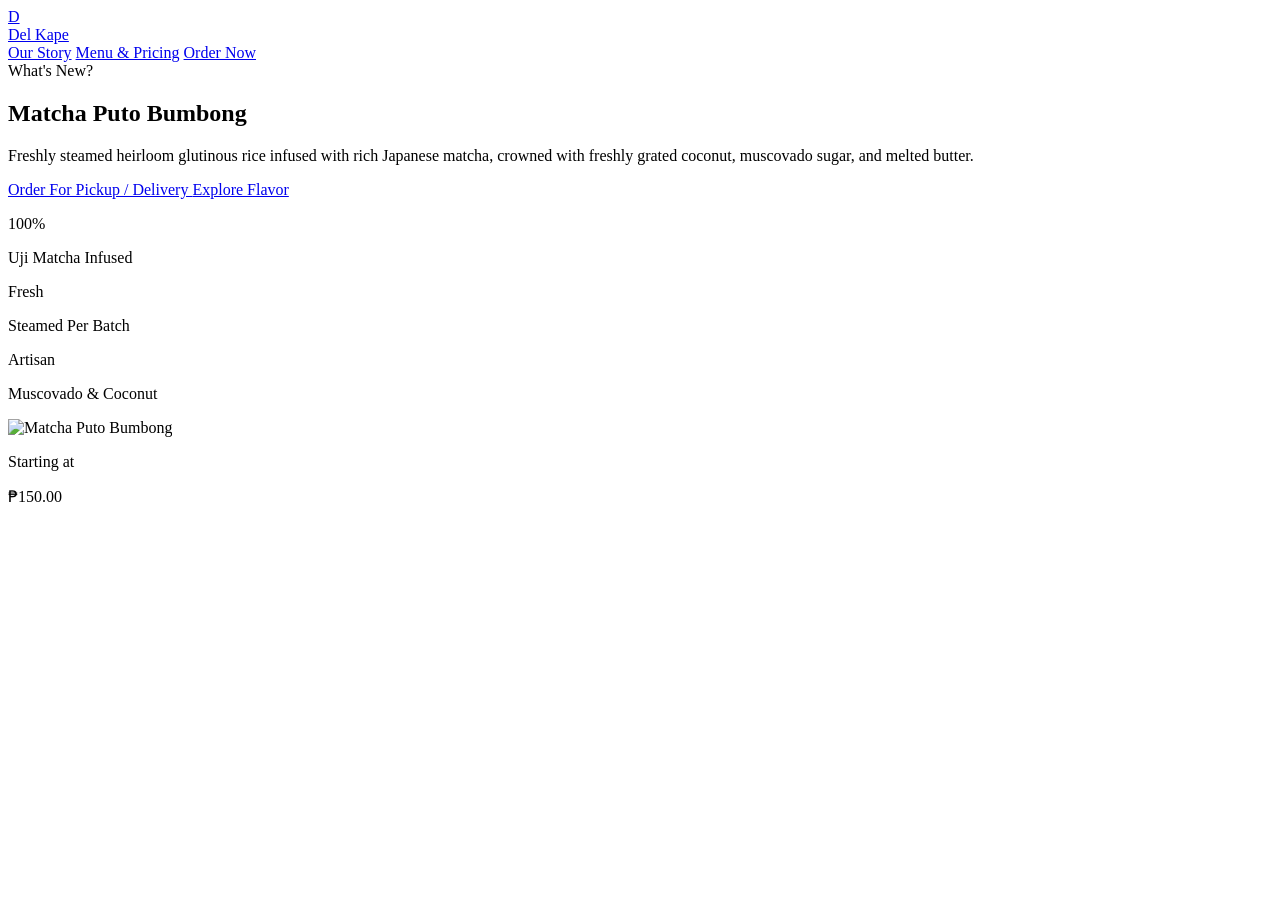
==== index.html @ d0636ff3 "Create index.html" ====
<!DOCTYPE html>
<html>
<head>

    <title>Del Kape</title>
    
    <link rel="preconnect" href="https://fonts.googleapis.com">
    <link rel="preconnect" href="https://fonts.gstatic.com" crossorigin>
    <link href="https://fonts.googleapis.com/css2?family=Plus+Jakarta+Sans:wght@400;500;600;700&family=Playfair+Display:ital,wght@0,600;0,700;1,600&display=swap" rel="stylesheet">
    

    <script src="https://cdn.tailwindcss.com"></script>
    <script>
        tailwind.config = {
            theme: {
                extend: {
                    colors: {
                        matcha: {
                            50: '#f4f7f2',
                            100: '#e5ecdf',
                            200: '#cedcc2',
                            500: '#5c7a42',
                            600: '#486333',
                            700: '#384d28',
                            900: '#202d17',
                        },
                        muscovado: {
                            100: '#f9f3eb',
                            500: '#8b5a2b',
                            700: '#5a3818',
                        }
                    },
                    fontFamily: {
                        serif: ['"Playfair Display"', 'serif'],
                        sans: ['"Plus Jakarta Sans"', 'sans-serif'],
                    }
                }
            }
        }
    </script>
</head>
<body class="bg-[#FAF8F5] text-stone-800 font-sans antialiased selection:bg-matcha-200">

    <!-- NAVBAR -->
    <nav class="sticky top-0 z-50 bg-[#FAF8F5]/90 backdrop-blur-md border-b border-matcha-100">
        <div class="max-w-6xl mx-auto px-6 h-20 flex items-center justify-between">
            

            <a href="#" class="flex items-center gap-3">

                <div class="w-10 h-10 rounded-full bg-matcha-600 flex items-center justify-center text-white font-serif font-bold text-xl shadow-md">

                    D
                </div>
                <span class="font-serif text-2xl font-bold tracking-tight text-matcha-900">Del Kape</span>
            </a>

  
            <div class="flex items-center gap-6">
                <a href="#about" class="hidden md:inline-block text-sm font-semibold text-stone-600 hover:text-matcha-600 transition">Our Story</a>
                <a href="#menu" class="hidden md:inline-block text-sm font-semibold text-stone-600 hover:text-matcha-600 transition">Menu & Pricing</a>
                <a href="#order" class="px-5 py-2.5 rounded-full bg-matcha-600 text-white font-semibold text-sm hover:bg-matcha-700 transition shadow-sm hover:shadow">
                    Order Now
                </a>
            </div>
        </div>
    </nav>


    <section class="max-w-6xl mx-auto px-6 pt-12 pb-24 md:pt-20 md:pb-32">
        <div class="grid grid-cols-1 lg:grid-cols-12 gap-12 items-center">
            
 
            <div class="lg:col-span-7 space-y-6 text-center lg:text-left">
                <span class="inline-flex items-center gap-2 px-3.5 py-1.5 rounded-full bg-matcha-100 text-matcha-800 text-xs font-semibold tracking-wider uppercase">
                    What's New?
                </span>
                
                <h1 class="font-serif text-4xl sm:text-5xl lg:text-6xl font-bold text-matcha-900 leading-[1.15]">
                    Matcha Puto<span class="italic text-matcha-600"> Bumbong</span>
                </h1>
                
                <p class="text-stone-600 text-lg md:text-xl max-w-xl mx-auto lg:mx-0 font-normal leading-relaxed">
                    Freshly steamed heirloom glutinous rice infused with rich Japanese matcha, crowned with freshly grated coconut, muscovado sugar, and melted butter.
                </p>

                <div class="pt-2 flex flex-col sm:flex-row items-center justify-center lg:justify-start gap-4">

                    <a href="#order" class="w-full sm:w-auto px-8 py-3.5 rounded-full bg-matcha-600 text-white font-semibold text-base hover:bg-matcha-700 transition shadow-lg shadow-matcha-600/20 text-center">
                        Order For Pickup / Delivery
                    </a>
                    <a href="#about" class="w-full sm:w-auto px-8 py-3.5 rounded-full border border-stone-300 text-stone-700 font-semibold text-base hover:border-matcha-600 hover:text-matcha-600 transition text-center">
                        Explore Flavor
                    </a>
                </div>

                <div class="pt-8 border-t border-matcha-100 grid grid-cols-3 gap-4 text-center lg:text-left">
                    <div>
                        <p class="font-bold text-matcha-900 text-base md:text-lg">100%</p>
                        <p class="text-xs text-stone-500 font-medium">Uji Matcha Infused</p>
                    </div>
                    <div>
                        <p class="font-bold text-matcha-900 text-base md:text-lg">Fresh</p>
                        <p class="text-xs text-stone-500 font-medium">Steamed Per Batch</p>
                    </div>
                    <div>
                        <p class="font-bold text-matcha-900 text-base md:text-lg">Artisan</p>
                        <p class="text-xs text-stone-500 font-medium">Muscovado & Coconut</p>
                    </div>
                </div>
            </div>

 
            <div class="lg:col-span-5 relative">
                <div class="relative mx-auto max-w-sm lg:max-w-none">

                    <div class="absolute -inset-4 bg-matcha-200/50 rounded-3xl blur-2xl -z-10"></div>
                    
                    <div class="overflow-hidden rounded-3xl bg-stone-100 border border-stone-200/80 shadow-2xl">
                    
                        <img 
                            src="https://uploads.onecompiler.io/452wk8cr8/1792738777792/Your%20paragraph%20text.png" 
                            alt="Matcha Puto Bumbong" 
                            class="w-full h-[450px] object-cover hover:scale-105 transition-transform duration-500 ease-out"
                        />
                    </div>

   
                    <div class="absolute -bottom-6 -left-6 bg-white py-3 px-5 rounded-2xl shadow-xl border border-stone-100 flex items-center gap-3">
                 
                        <div>
                            <p class="text-xs text-stone-400 font-medium uppercase tracking-wider">Starting at</p>
          
                            <p class="text-base font-bold text-matcha-900">₱150.00</p>
                        </div>
                    </div>
                </div>
            </div>

        </div>
    </section>

</body>
</html>
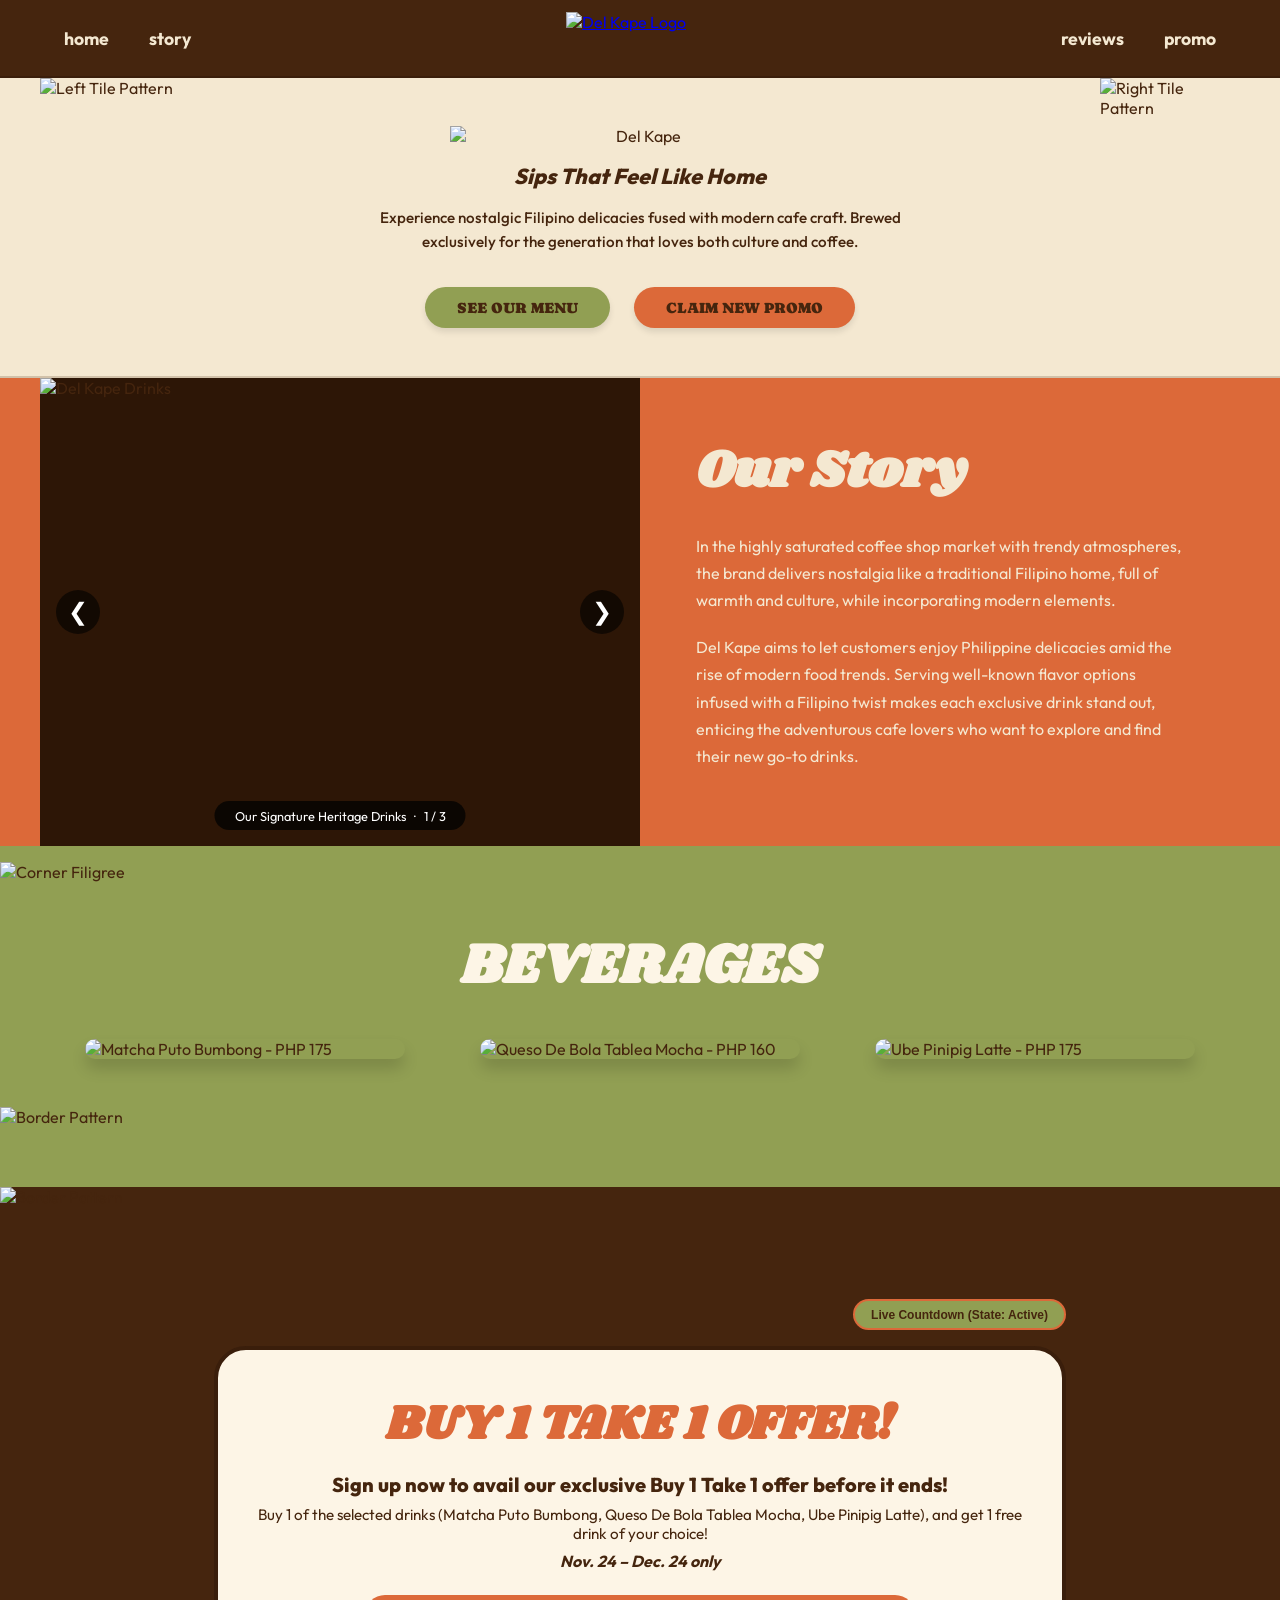
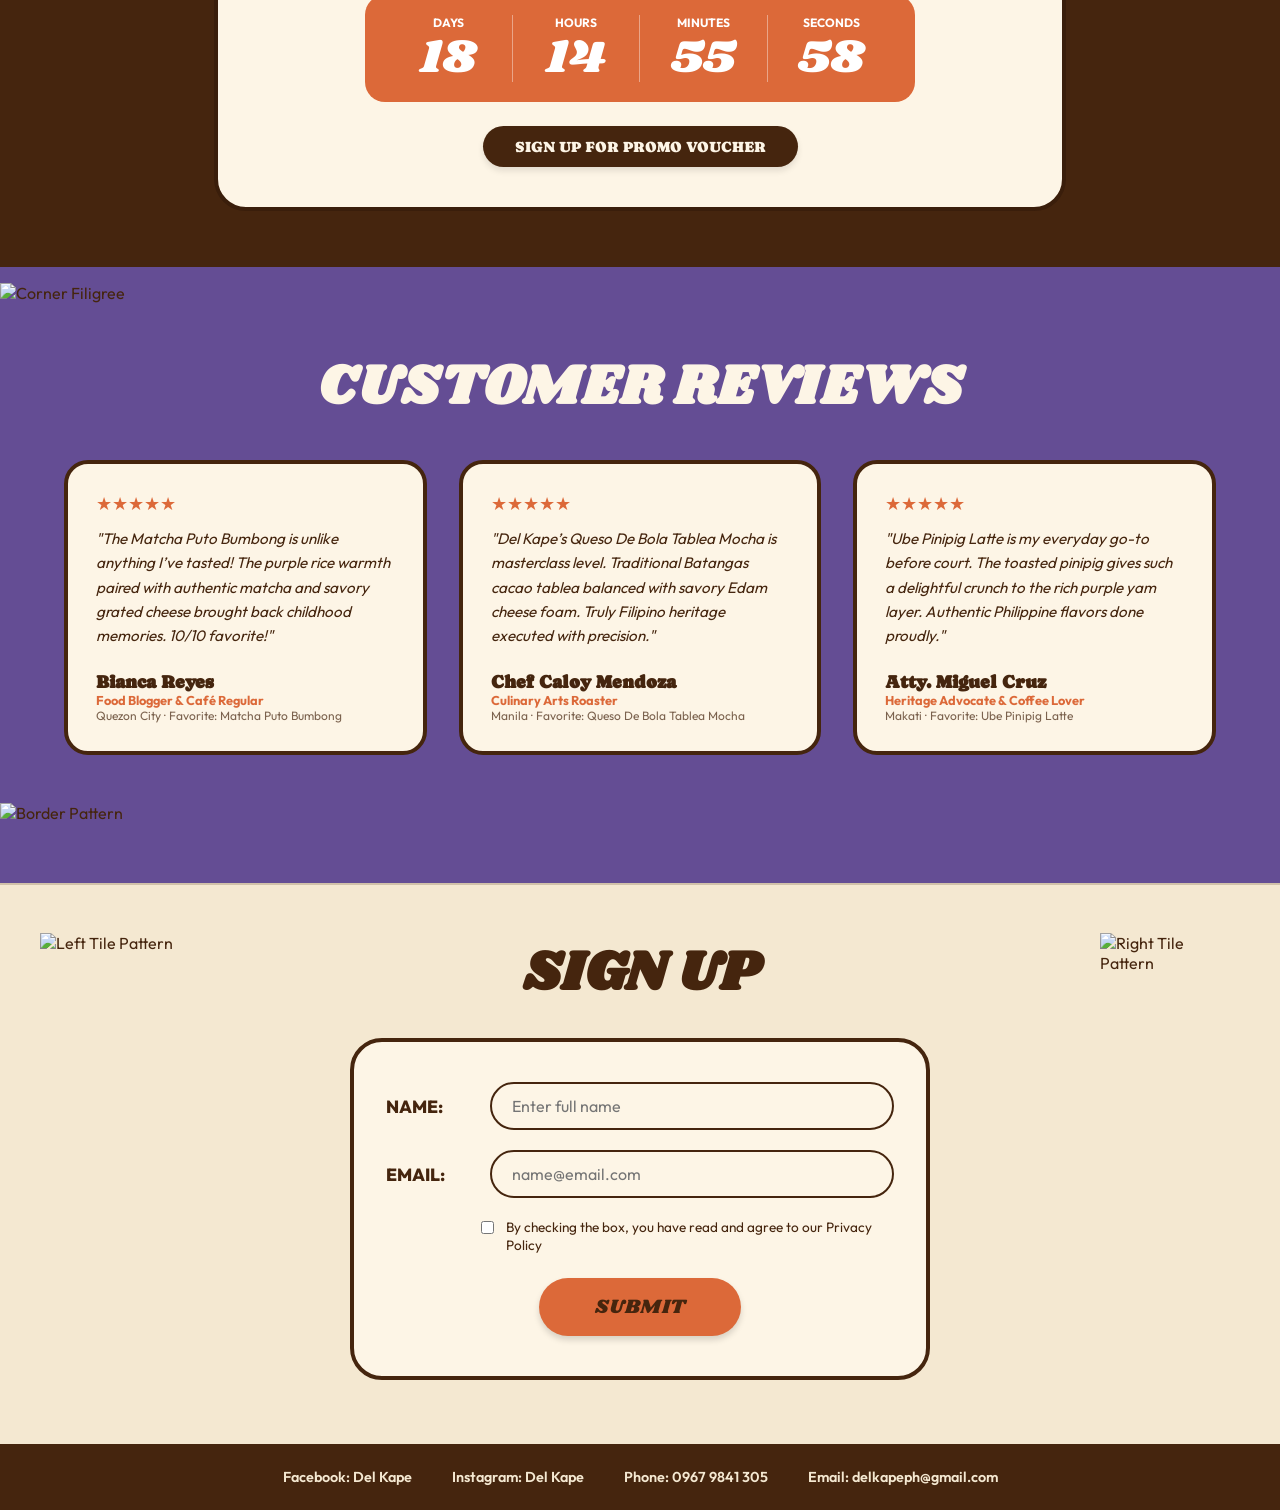
==== commit 0906a92d: "Add files via upload" ====
--- a/index.html
+++ b/index.html
@@ -1,144 +1,261 @@
 <!DOCTYPE html>
-<html>
+<html lang="en">
 <head>
-
-    <title>Del Kape</title>
-    
-    <link rel="preconnect" href="https://fonts.googleapis.com">
-    <link rel="preconnect" href="https://fonts.gstatic.com" crossorigin>
-    <link href="https://fonts.googleapis.com/css2?family=Plus+Jakarta+Sans:wght@400;500;600;700&family=Playfair+Display:ital,wght@0,600;0,700;1,600&display=swap" rel="stylesheet">
-    
-
-    <script src="https://cdn.tailwindcss.com"></script>
-    <script>
-        tailwind.config = {
-            theme: {
-                extend: {
-                    colors: {
-                        matcha: {
-                            50: '#f4f7f2',
-                            100: '#e5ecdf',
-                            200: '#cedcc2',
-                            500: '#5c7a42',
-                            600: '#486333',
-                            700: '#384d28',
-                            900: '#202d17',
-                        },
-                        muscovado: {
-                            100: '#f9f3eb',
-                            500: '#8b5a2b',
-                            700: '#5a3818',
-                        }
-                    },
-                    fontFamily: {
-                        serif: ['"Playfair Display"', 'serif'],
-                        sans: ['"Plus Jakarta Sans"', 'sans-serif'],
-                    }
-                }
-            }
-        }
-    </script>
+  <meta charset="UTF-8" />
+  <meta name="viewport" content="width=device-width, initial-scale=1.0" />
+  <title>Del Kape — Sips That Feel Like Home</title>
+  <link rel="stylesheet" href="style.css" />
 </head>
-<body class="bg-[#FAF8F5] text-stone-800 font-sans antialiased selection:bg-matcha-200">
-
-    <!-- NAVBAR -->
-    <nav class="sticky top-0 z-50 bg-[#FAF8F5]/90 backdrop-blur-md border-b border-matcha-100">
-        <div class="max-w-6xl mx-auto px-6 h-20 flex items-center justify-between">
-            
-
-            <a href="#" class="flex items-center gap-3">
-
-                <div class="w-10 h-10 rounded-full bg-matcha-600 flex items-center justify-center text-white font-serif font-bold text-xl shadow-md">
-
-                    D
-                </div>
-                <span class="font-serif text-2xl font-bold tracking-tight text-matcha-900">Del Kape</span>
-            </a>
-
-  
-            <div class="flex items-center gap-6">
-                <a href="#about" class="hidden md:inline-block text-sm font-semibold text-stone-600 hover:text-matcha-600 transition">Our Story</a>
-                <a href="#menu" class="hidden md:inline-block text-sm font-semibold text-stone-600 hover:text-matcha-600 transition">Menu & Pricing</a>
-                <a href="#order" class="px-5 py-2.5 rounded-full bg-matcha-600 text-white font-semibold text-sm hover:bg-matcha-700 transition shadow-sm hover:shadow">
-                    Order Now
-                </a>
-            </div>
+<body>
+
+  <!-- 1. NAVIGATION -->
+  <header>
+    <div class="nav-container">
+      <nav class="nav-links">
+        <a href="#home">home</a>
+        <a href="#story">story</a>
+      </nav>
+
+      <a href="#home" class="nav-logo">
+        <img src="assets/BIA100_WIREFRAME__10__e0939fc2.png" alt="Del Kape Logo" />
+      </a>
+
+      <nav class="nav-links">
+        <a href="#reviews">reviews</a>
+        <a href="#promo">promo</a>
+      </nav>
+    </div>
+  </header>
+
+  <main>
+    <!-- 2. HERO SECTION -->
+    <section id="home" class="hero-section">
+      <div class="hero-wrapper">
+        <img src="assets/BIA100_WIREFRAME_f2852e4c.png" alt="Left Tile Pattern" class="tile-border" />
+
+        <div class="hero-content">
+          <img src="assets/BIA100_WIREFRAME__2__a7926d58.png" alt="Del Kape" class="hero-logo-img" />
+          <h2 class="hero-subtitle">Sips That Feel Like Home</h2>
+          <p class="hero-text">
+            Experience nostalgic Filipino delicacies fused with modern cafe craft. Brewed exclusively for the generation that loves both culture and coffee.
+          </p>
+
+          <div class="hero-buttons">
+            <a href="#beverages" class="btn-pill btn-menu">SEE OUR MENU</a>
+            <a href="#promo" class="btn-pill btn-promo">CLAIM NEW PROMO</a>
+          </div>
         </div>
-    </nav>
-
-
-    <section class="max-w-6xl mx-auto px-6 pt-12 pb-24 md:pt-20 md:pb-32">
-        <div class="grid grid-cols-1 lg:grid-cols-12 gap-12 items-center">
-            
- 
-            <div class="lg:col-span-7 space-y-6 text-center lg:text-left">
-                <span class="inline-flex items-center gap-2 px-3.5 py-1.5 rounded-full bg-matcha-100 text-matcha-800 text-xs font-semibold tracking-wider uppercase">
-                    What's New?
-                </span>
-                
-                <h1 class="font-serif text-4xl sm:text-5xl lg:text-6xl font-bold text-matcha-900 leading-[1.15]">
-                    Matcha Puto<span class="italic text-matcha-600"> Bumbong</span>
-                </h1>
-                
-                <p class="text-stone-600 text-lg md:text-xl max-w-xl mx-auto lg:mx-0 font-normal leading-relaxed">
-                    Freshly steamed heirloom glutinous rice infused with rich Japanese matcha, crowned with freshly grated coconut, muscovado sugar, and melted butter.
-                </p>
-
-                <div class="pt-2 flex flex-col sm:flex-row items-center justify-center lg:justify-start gap-4">
-
-                    <a href="#order" class="w-full sm:w-auto px-8 py-3.5 rounded-full bg-matcha-600 text-white font-semibold text-base hover:bg-matcha-700 transition shadow-lg shadow-matcha-600/20 text-center">
-                        Order For Pickup / Delivery
-                    </a>
-                    <a href="#about" class="w-full sm:w-auto px-8 py-3.5 rounded-full border border-stone-300 text-stone-700 font-semibold text-base hover:border-matcha-600 hover:text-matcha-600 transition text-center">
-                        Explore Flavor
-                    </a>
-                </div>
-
-                <div class="pt-8 border-t border-matcha-100 grid grid-cols-3 gap-4 text-center lg:text-left">
-                    <div>
-                        <p class="font-bold text-matcha-900 text-base md:text-lg">100%</p>
-                        <p class="text-xs text-stone-500 font-medium">Uji Matcha Infused</p>
-                    </div>
-                    <div>
-                        <p class="font-bold text-matcha-900 text-base md:text-lg">Fresh</p>
-                        <p class="text-xs text-stone-500 font-medium">Steamed Per Batch</p>
-                    </div>
-                    <div>
-                        <p class="font-bold text-matcha-900 text-base md:text-lg">Artisan</p>
-                        <p class="text-xs text-stone-500 font-medium">Muscovado & Coconut</p>
-                    </div>
-                </div>
-            </div>
-
- 
-            <div class="lg:col-span-5 relative">
-                <div class="relative mx-auto max-w-sm lg:max-w-none">
-
-                    <div class="absolute -inset-4 bg-matcha-200/50 rounded-3xl blur-2xl -z-10"></div>
-                    
-                    <div class="overflow-hidden rounded-3xl bg-stone-100 border border-stone-200/80 shadow-2xl">
-                    
-                        <img 
-                            src="https://uploads.onecompiler.io/452wk8cr8/1792738777792/Your%20paragraph%20text.png" 
-                            alt="Matcha Puto Bumbong" 
-                            class="w-full h-[450px] object-cover hover:scale-105 transition-transform duration-500 ease-out"
-                        />
-                    </div>
-
-   
-                    <div class="absolute -bottom-6 -left-6 bg-white py-3 px-5 rounded-2xl shadow-xl border border-stone-100 flex items-center gap-3">
-                 
-                        <div>
-                            <p class="text-xs text-stone-400 font-medium uppercase tracking-wider">Starting at</p>
+
+        <img src="assets/BIA100_WIREFRAME__1__1df87495.png" alt="Right Tile Pattern" class="tile-border" />
+      </div>
+    </section>
+
+    <!-- 3. BRAND STORY & INTERACTIVE GALLERY -->
+    <section id="story" class="story-section">
+      <div class="story-grid">
+        <!-- Interactive Gallery -->
+        <figure class="gallery-container">
+          <img id="gallery-img" src="assets/DEL_KAPE_DESIGN__2__4687ddc2.png" alt="Del Kape Drinks" />
           
-                            <p class="text-base font-bold text-matcha-900">₱150.00</p>
-                        </div>
-                    </div>
-                </div>
-            </div>
-
+          <button type="button" class="gallery-btn gallery-btn-prev" onclick="prevImage()" aria-label="Previous Photo">&#10094;</button>
+          <button type="button" class="gallery-btn gallery-btn-next" onclick="nextImage()" aria-label="Next Photo">&#10095;</button>
+
+          <div class="gallery-caption-bar">
+            <span id="gallery-title">Our Signature Heritage Drinks</span>
+            <span>·</span>
+            <span id="gallery-counter">1 / 3</span>
+          </div>
+        </figure>
+
+        <!-- Brand Story Text -->
+        <article class="story-card">
+          <h2 class="story-title">Our Story</h2>
+          <p>
+            In the highly saturated coffee shop market with trendy atmospheres, the brand delivers nostalgia like a traditional Filipino home, full of warmth and culture, while incorporating modern elements.
+          </p>
+          <p>
+            Del Kape aims to let customers enjoy Philippine delicacies amid the rise of modern food trends. Serving well-known flavor options infused with a Filipino twist makes each exclusive drink stand out, enticing the adventurous cafe lovers who want to explore and find their new go-to drinks.
+          </p>
+        </article>
+      </div>
+    </section>
+
+    <!-- 4. BEVERAGES (3 PRICED PRODUCTS) -->
+    <section id="beverages" class="beverages-section">
+      <img src="assets/BIA100_WIREFRAME__3__6a4a93cc.png" alt="Corner Filigree" class="corner-filigree-banner" />
+      <h2 class="beverages-title">BEVERAGES</h2>
+
+      <div class="cards-grid">
+        <article class="drink-card">
+          <img src="assets/BIA100_WIREFRAME__7__6d674b4b.png" alt="Matcha Puto Bumbong - PHP 175" />
+        </article>
+
+        <article class="drink-card">
+          <img src="assets/BIA100_WIREFRAME__8__a2205493.png" alt="Queso De Bola Tablea Mocha - PHP 160" />
+        </article>
+
+        <article class="drink-card">
+          <img src="assets/BIA100_WIREFRAME__9__5eb9ef88.png" alt="Ube Pinipig Latte - PHP 175" />
+        </article>
+      </div>
+
+      <img src="assets/BIA100_WIREFRAME__4__e6026abe.png" alt="Border Pattern" class="horizontal-pattern-border" />
+    </section>
+
+    <!-- 5. BUY 1 TAKE 1 PROMOTION & COUNTDOWN -->
+    <section id="promo" class="promo-section">
+      <img src="assets/BIA100_WIREFRAME__4__e6026abe.png" alt="Border Pattern" class="horizontal-pattern-border" style="margin-bottom: 2rem;" />
+
+      <div class="promo-wrapper">
+        <div class="countdown-control-bar">
+          <button type="button" id="countdown-toggle-btn" class="btn-toggle-state" onclick="toggleCountdownState()">
+            Live Countdown (State: Active)
+          </button>
         </div>
-    </section>
-
+
+        <article class="promo-card">
+          <h2 class="promo-title">BUY 1 TAKE 1 OFFER!</h2>
+          <h3 class="promo-subhead">Sign up now to avail our exclusive Buy 1 Take 1 offer before it ends!</h3>
+          <p class="promo-desc">
+            Buy 1 of the selected drinks (Matcha Puto Bumbong, Queso De Bola Tablea Mocha, Ube Pinipig Latte), and get 1 free drink of your choice!
+          </p>
+          <p class="promo-dates">Nov. 24 – Dec. 24 only</p>
+
+          <!-- Expired Notice -->
+          <div id="expired-box" class="expired-box">
+            <strong>OFFER EXPIRED:</strong> The Buy 1 Take 1 promo ended on December 24, 2026. Please check our menu for regular pricing.
+          </div>
+
+          <!-- Countdown Box -->
+          <div id="timer-box" class="countdown-box">
+            <div class="countdown-col">
+              <span class="countdown-label">DAYS</span>
+              <span id="timer-days" class="countdown-val">29</span>
+            </div>
+            <div class="countdown-col">
+              <span class="countdown-label">HOURS</span>
+              <span id="timer-hours" class="countdown-val">23</span>
+            </div>
+            <div class="countdown-col">
+              <span class="countdown-label">MINUTES</span>
+              <span id="timer-minutes" class="countdown-val">59</span>
+            </div>
+            <div class="countdown-col">
+              <span class="countdown-label">SECONDS</span>
+              <span id="timer-seconds" class="countdown-val">59</span>
+            </div>
+          </div>
+
+          <a href="#signup" class="btn-pill" style="background-color: var(--color-dark-brown); color: #FDF5E6; display: inline-block;">
+            SIGN UP FOR PROMO VOUCHER
+          </a>
+        </article>
+      </div>
+    </section>
+
+    <!-- 6. CUSTOMER REVIEWS (3 LABELED FICTIONAL TESTIMONIALS) -->
+    <section id="reviews" class="reviews-section">
+      <img src="assets/BIA100_WIREFRAME__3__6a4a93cc.png" alt="Corner Filigree" class="corner-filigree-banner" />
+      <h2 class="reviews-title">CUSTOMER REVIEWS</h2>
+
+      <div class="cards-grid">
+        <article class="review-card">
+          <div>
+            <div class="review-stars">★★★★★</div>
+            <p class="review-text">
+              "The Matcha Puto Bumbong is unlike anything I’ve tasted! The purple rice warmth paired with authentic matcha and savory grated cheese brought back childhood memories. 10/10 favorite!"
+            </p>
+          </div>
+          <div>
+            <h4 class="reviewer-name">Bianca Reyes</h4>
+            <p class="reviewer-role">Food Blogger & Café Regular</p>
+            <p class="reviewer-loc">Quezon City · Favorite: Matcha Puto Bumbong</p>
+          </div>
+        </article>
+
+        <article class="review-card">
+          <div>
+            <div class="review-stars">★★★★★</div>
+            <p class="review-text">
+              "Del Kape’s Queso De Bola Tablea Mocha is masterclass level. Traditional Batangas cacao tablea balanced with savory Edam cheese foam. Truly Filipino heritage executed with precision."
+            </p>
+          </div>
+          <div>
+            <h4 class="reviewer-name">Chef Caloy Mendoza</h4>
+            <p class="reviewer-role">Culinary Arts Roaster</p>
+            <p class="reviewer-loc">Manila · Favorite: Queso De Bola Tablea Mocha</p>
+          </div>
+        </article>
+
+        <article class="review-card">
+          <div>
+            <div class="review-stars">★★★★★</div>
+            <p class="review-text">
+              "Ube Pinipig Latte is my everyday go-to before court. The toasted pinipig gives such a delightful crunch to the rich purple yam layer. Authentic Philippine flavors done proudly."
+            </p>
+          </div>
+          <div>
+            <h4 class="reviewer-name">Atty. Miguel Cruz</h4>
+            <p class="reviewer-role">Heritage Advocate & Coffee Lover</p>
+            <p class="reviewer-loc">Makati · Favorite: Ube Pinipig Latte</p>
+          </div>
+        </article>
+      </div>
+
+      <img src="assets/BIA100_WIREFRAME__6__9b605dd2.png" alt="Border Pattern" class="horizontal-pattern-border" />
+    </section>
+
+    <!-- 7. SIGN UP LEAD FORM -->
+    <section id="signup" class="signup-section">
+      <div class="signup-wrapper">
+        <img src="assets/BIA100_WIREFRAME_f2852e4c.png" alt="Left Tile Pattern" class="tile-border" />
+
+        <div class="signup-content">
+          <h2 class="signup-title">SIGN UP</h2>
+
+          <div class="signup-card">
+            <!-- Dynamic Feedback Alert -->
+            <div id="form-feedback" class="feedback-box"></div>
+
+            <form id="signup-form" onsubmit="handleFormSubmit(event)">
+              <div class="form-group">
+                <label for="user-name" class="form-label">NAME:</label>
+                <input type="text" id="user-name" class="form-input" placeholder="Enter full name" />
+              </div>
+
+              <div class="form-group">
+                <label for="user-email" class="form-label">EMAIL:</label>
+                <input type="email" id="user-email" class="form-input" placeholder="name@email.com" />
+              </div>
+
+              <div class="consent-group">
+                <input type="checkbox" id="user-consent" style="margin-top: 3px;" />
+                <label for="user-consent">
+                  By checking the box, you have read and agree to our Privacy Policy
+                </label>
+              </div>
+
+              <button type="submit" class="btn-submit">SUBMIT</button>
+            </form>
+          </div>
+        </div>
+
+        <img src="assets/BIA100_WIREFRAME__1__1df87495.png" alt="Right Tile Pattern" class="tile-border" />
+      </div>
+    </section>
+  </main>
+
+  <!-- 8. FOOTER CONTACTS -->
+  <footer>
+    <address class="footer-contacts" style="font-style: normal;">
+      <span>Facebook: Del Kape</span>
+      <span>Instagram: Del Kape</span>
+      <span>Phone: 0967 9841 305</span>
+      <span>Email: delkapeph@gmail.com</span>
+    </address>
+  </footer>
+
+  <!-- Connect Basic JavaScript ("Java") Script -->
+  <script src="script.js"></script>
 </body>
 </html>
--- a/style.css
+++ b/style.css
@@ -0,0 +1,602 @@
+/* ===================================================
+   DEL KAPE — CSS Stylesheet
+   Fonts, Colors, Layout & Responsive Styles
+   =================================================== */
+
+@import url('https://fonts.googleapis.com/css2?family=Caprasimo&family=Shrikhand&family=Outfit:wght@400;500;600;700;800&family=Space+Mono:wght@700&display=swap');
+
+:root {
+  --color-cream: #F4E8D1;
+  --color-card-cream: #FDF5E6;
+  --color-dark-brown: #45250E;
+  --color-olive: #919F53;
+  --color-terracotta: #DC6939;
+  --color-purple: #644D94;
+}
+
+* {
+  box-sizing: border-box;
+  margin: 0;
+  padding: 0;
+}
+
+html {
+  scroll-behavior: smooth;
+  font-family: 'Outfit', sans-serif;
+  background-color: var(--color-cream);
+  color: var(--color-dark-brown);
+}
+
+body {
+  overflow-x: hidden;
+  background-color: var(--color-cream);
+}
+
+/* Typography */
+.font-retro {
+  font-family: 'Shrikhand', 'Caprasimo', cursive, serif;
+}
+
+.font-retro-bold {
+  font-family: 'Caprasimo', cursive, serif;
+}
+
+/* Navigation */
+header {
+  position: sticky;
+  top: 0;
+  z-index: 50;
+  background-color: var(--color-dark-brown);
+  border-bottom: 2px solid #3A1E0B;
+}
+
+.nav-container {
+  max-width: 1200px;
+  margin: 0 auto;
+  padding: 0.75rem 1.5rem;
+  display: flex;
+  align-items: center;
+  justify-content: space-between;
+}
+
+.nav-links {
+  display: flex;
+  gap: 2.5rem;
+}
+
+.nav-links a {
+  color: #F4E8D1;
+  text-decoration: none;
+  font-weight: 700;
+  text-transform: lowercase;
+  font-size: 1.1rem;
+  transition: color 0.2s;
+}
+
+.nav-links a:hover {
+  color: var(--color-terracotta);
+}
+
+.nav-logo img {
+  height: 52px;
+  display: block;
+}
+
+/* Hero Section */
+.hero-section {
+  background-color: var(--color-cream);
+  border-bottom: 2px solid rgba(69, 37, 14, 0.2);
+}
+
+.hero-wrapper {
+  max-width: 1200px;
+  margin: 0 auto;
+  display: flex;
+  align-items: stretch;
+  justify-content: space-between;
+}
+
+.tile-border {
+  width: 140px;
+  flex-shrink: 0;
+  object-fit: cover;
+}
+
+.hero-content {
+  flex: 1;
+  padding: 3rem 1.5rem;
+  text-align: center;
+  display: flex;
+  flex-direction: column;
+  align-items: center;
+  justify-content: center;
+}
+
+.hero-logo-img {
+  max-width: 380px;
+  width: 100%;
+  margin-bottom: 1rem;
+}
+
+.hero-subtitle {
+  font-style: italic;
+  font-weight: 800;
+  font-size: 1.35rem;
+  margin-bottom: 1rem;
+}
+
+.hero-text {
+  max-width: 540px;
+  font-size: 0.95rem;
+  line-height: 1.6;
+  margin-bottom: 2rem;
+  font-weight: 500;
+}
+
+.hero-buttons {
+  display: flex;
+  gap: 1.5rem;
+  flex-wrap: wrap;
+  justify-content: center;
+}
+
+.btn-pill {
+  padding: 0.75rem 2rem;
+  border-radius: 9999px;
+  font-family: 'Caprasimo', cursive;
+  text-transform: uppercase;
+  font-size: 0.95rem;
+  text-decoration: none;
+  color: var(--color-dark-brown);
+  cursor: pointer;
+  border: none;
+  transition: transform 0.2s, background-color 0.2s;
+  box-shadow: 0 4px 6px rgba(0,0,0,0.1);
+}
+
+.btn-pill:hover {
+  transform: scale(1.05);
+}
+
+.btn-menu {
+  background-color: var(--color-olive);
+}
+
+.btn-promo {
+  background-color: var(--color-terracotta);
+}
+
+/* Our Story & Interactive Gallery */
+.story-section {
+  background-color: var(--color-terracotta);
+}
+
+.story-grid {
+  max-width: 1200px;
+  margin: 0 auto;
+  display: grid;
+  grid-template-columns: 1fr 1fr;
+}
+
+.gallery-container {
+  position: relative;
+  min-height: 440px;
+  background-color: #2D1606;
+  overflow: hidden;
+  margin: 0;
+}
+
+.gallery-container img {
+  width: 100%;
+  height: 100%;
+  object-fit: cover;
+}
+
+.gallery-btn {
+  position: absolute;
+  top: 50%;
+  transform: translateY(-50%);
+  background-color: rgba(0, 0, 0, 0.6);
+  color: white;
+  border: none;
+  font-size: 1.5rem;
+  width: 44px;
+  height: 44px;
+  border-radius: 50%;
+  cursor: pointer;
+  display: flex;
+  align-items: center;
+  justify-content: center;
+}
+
+.gallery-btn:hover {
+  background-color: var(--color-terracotta);
+}
+
+.gallery-btn-prev { left: 1rem; }
+.gallery-btn-next { right: 1rem; }
+
+.gallery-caption-bar {
+  position: absolute;
+  bottom: 1rem;
+  left: 50%;
+  transform: translateX(-50%);
+  background-color: rgba(0, 0, 0, 0.75);
+  color: white;
+  padding: 0.4rem 1.25rem;
+  border-radius: 9999px;
+  font-size: 0.8rem;
+  display: flex;
+  gap: 0.5rem;
+  white-space: nowrap;
+}
+
+.story-card {
+  position: relative;
+  padding: 3.5rem;
+  color: #F4E8D1;
+  display: flex;
+  flex-direction: column;
+  justify-content: center;
+}
+
+.story-title {
+  font-family: 'Shrikhand', cursive;
+  font-size: 3.25rem;
+  margin-bottom: 1.5rem;
+}
+
+.story-card p {
+  line-height: 1.7;
+  font-size: 1rem;
+  margin-bottom: 1.25rem;
+}
+
+/* Beverages Section */
+.beverages-section {
+  background-color: var(--color-olive);
+  position: relative;
+  padding-top: 1rem;
+  overflow: hidden;
+}
+
+.corner-filigree-banner {
+  width: 100%;
+  height: 120px;
+  object-fit: fill;
+  display: block;
+}
+
+.beverages-title {
+  font-family: 'Shrikhand', cursive;
+  font-size: 3.5rem;
+  color: var(--color-card-cream);
+  text-align: center;
+  margin-top: -3.5rem;
+  margin-bottom: 2rem;
+  position: relative;
+  z-index: 10;
+}
+
+.cards-grid {
+  max-width: 1200px;
+  margin: 0 auto 3rem;
+  padding: 0 1.5rem;
+  display: grid;
+  grid-template-columns: repeat(3, 1fr);
+  gap: 2rem;
+  justify-items: center;
+  position: relative;
+  z-index: 10;
+}
+
+.drink-card {
+  width: 100%;
+  max-width: 320px;
+  border-radius: 1.5rem;
+  overflow: hidden;
+  box-shadow: 0 10px 15px rgba(0, 0, 0, 0.15);
+  transition: transform 0.2s;
+  cursor: pointer;
+}
+
+.drink-card:hover {
+  transform: translateY(-6px);
+}
+
+.drink-card img {
+  width: 100%;
+  display: block;
+}
+
+.horizontal-pattern-border {
+  width: 100%;
+  height: 80px;
+  object-fit: cover;
+  display: block;
+}
+
+/* Buy 1 Take 1 Promo Section */
+.promo-section {
+  background-color: var(--color-dark-brown);
+  padding-bottom: 3.5rem;
+}
+
+.promo-wrapper {
+  max-width: 900px;
+  margin: 0 auto;
+  padding: 0 1.5rem;
+}
+
+.countdown-control-bar {
+  display: flex;
+  justify-content: flex-end;
+  margin-bottom: 1rem;
+}
+
+.btn-toggle-state {
+  padding: 0.4rem 1rem;
+  border-radius: 9999px;
+  border: 2px solid var(--color-terracotta);
+  background-color: var(--color-olive);
+  color: var(--color-dark-brown);
+  font-weight: 700;
+  font-size: 0.75rem;
+  cursor: pointer;
+}
+
+.promo-card {
+  background-color: var(--color-card-cream);
+  color: var(--color-dark-brown);
+  border-radius: 2rem;
+  padding: 2.5rem 2rem;
+  text-align: center;
+  border: 4px solid #3A1E0B;
+}
+
+.promo-title {
+  font-family: 'Shrikhand', cursive;
+  font-size: 3rem;
+  color: var(--color-terracotta);
+  margin-bottom: 0.75rem;
+}
+
+.promo-subhead {
+  font-size: 1.25rem;
+  font-weight: 800;
+  margin-bottom: 0.5rem;
+}
+
+.promo-desc {
+  font-size: 0.95rem;
+  margin-bottom: 0.5rem;
+}
+
+.promo-dates {
+  font-style: italic;
+  font-weight: 700;
+  margin-bottom: 1.5rem;
+}
+
+.countdown-box {
+  background-color: var(--color-terracotta);
+  color: white;
+  border-radius: 1.25rem;
+  padding: 1.25rem;
+  max-width: 550px;
+  margin: 0 auto 1.5rem;
+  display: grid;
+  grid-template-columns: repeat(4, 1fr);
+}
+
+.countdown-col {
+  border-right: 1px solid rgba(255, 255, 255, 0.4);
+}
+
+.countdown-col:last-child {
+  border-right: none;
+}
+
+.countdown-label {
+  font-size: 0.75rem;
+  font-weight: 700;
+  text-transform: uppercase;
+  display: block;
+  margin-bottom: 0.25rem;
+}
+
+.countdown-val {
+  font-family: 'Shrikhand', cursive;
+  font-size: 3rem;
+  line-height: 1;
+}
+
+.expired-box {
+  background-color: #FEF3C7;
+  color: #78350F;
+  border: 2px solid #92400E;
+  padding: 1.25rem;
+  border-radius: 1.25rem;
+  margin-bottom: 1.5rem;
+  display: none;
+}
+
+/* Customer Reviews */
+.reviews-section {
+  background-color: var(--color-purple);
+  position: relative;
+  padding-top: 1rem;
+  overflow: hidden;
+}
+
+.reviews-title {
+  font-family: 'Shrikhand', cursive;
+  font-size: 3.5rem;
+  color: var(--color-card-cream);
+  text-align: center;
+  margin-top: -3.5rem;
+  margin-bottom: 2rem;
+  position: relative;
+  z-index: 10;
+}
+
+.review-card {
+  background-color: var(--color-card-cream);
+  color: var(--color-dark-brown);
+  border: 4px solid var(--color-dark-brown);
+  border-radius: 1.5rem;
+  padding: 1.75rem;
+  display: flex;
+  flex-direction: column;
+  justify-content: space-between;
+}
+
+.review-stars {
+  color: var(--color-terracotta);
+  font-size: 1.1rem;
+  margin-bottom: 0.75rem;
+}
+
+.review-text {
+  font-style: italic;
+  font-size: 0.95rem;
+  line-height: 1.6;
+  margin-bottom: 1.5rem;
+}
+
+.reviewer-name {
+  font-family: 'Caprasimo', cursive;
+  font-size: 1.1rem;
+}
+
+.reviewer-role {
+  color: var(--color-terracotta);
+  font-weight: 700;
+  font-size: 0.8rem;
+}
+
+.reviewer-loc {
+  font-size: 0.75rem;
+  opacity: 0.7;
+}
+
+/* Sign Up Section */
+.signup-section {
+  background-color: var(--color-cream);
+  padding: 3rem 0 4rem;
+  border-top: 2px solid rgba(69, 37, 14, 0.2);
+}
+
+.signup-wrapper {
+  max-width: 1200px;
+  margin: 0 auto;
+  display: flex;
+  align-items: stretch;
+  justify-content: space-between;
+}
+
+.signup-content {
+  flex: 1;
+  padding: 0 1.5rem;
+  display: flex;
+  flex-direction: column;
+  align-items: center;
+}
+
+.signup-title {
+  font-family: 'Shrikhand', cursive;
+  font-size: 3.5rem;
+  text-align: center;
+  margin-bottom: 1.5rem;
+}
+
+.signup-card {
+  width: 100%;
+  max-width: 580px;
+  background-color: var(--color-card-cream);
+  border: 4px solid var(--color-dark-brown);
+  border-radius: 2rem;
+  padding: 2.5rem 2rem;
+}
+
+.feedback-box {
+  padding: 0.85rem 1.25rem;
+  border-radius: 1rem;
+  font-weight: 600;
+  font-size: 0.9rem;
+  margin-bottom: 1.5rem;
+  display: none;
+}
+
+.form-group {
+  display: flex;
+  align-items: center;
+  gap: 1.5rem;
+  margin-bottom: 1.25rem;
+}
+
+.form-label {
+  width: 80px;
+  font-weight: 800;
+  font-size: 1.1rem;
+}
+
+.form-input {
+  flex: 1;
+  padding: 0.75rem 1.25rem;
+  border-radius: 9999px;
+  border: 2px solid var(--color-dark-brown);
+  background-color: var(--color-card-cream);
+  font-family: 'Outfit', sans-serif;
+  font-size: 1rem;
+}
+
+.consent-group {
+  display: flex;
+  align-items: flex-start;
+  gap: 0.75rem;
+  margin: 1rem 0 1.5rem 95px;
+  font-size: 0.85rem;
+}
+
+.btn-submit {
+  display: block;
+  margin: 0 auto;
+  padding: 0.85rem 3.5rem;
+  background-color: var(--color-terracotta);
+  color: var(--color-dark-brown);
+  font-family: 'Shrikhand', cursive;
+  font-size: 1.25rem;
+  border-radius: 9999px;
+  border: none;
+  cursor: pointer;
+  box-shadow: 0 4px 6px rgba(0,0,0,0.15);
+}
+
+/* Footer */
+footer {
+  background-color: var(--color-dark-brown);
+  color: #F4E8D1;
+  padding: 1.5rem;
+  text-align: center;
+  font-size: 0.9rem;
+  font-weight: 600;
+}
+
+.footer-contacts {
+  display: flex;
+  justify-content: center;
+  gap: 2.5rem;
+  flex-wrap: wrap;
+}
+
+/* Responsive at 375px */
+@media (max-width: 768px) {
+  .tile-border { display: none; }
+  .story-grid { grid-template-columns: 1fr; }
+  .cards-grid { grid-template-columns: 1fr; }
+  .consent-group { margin-left: 0; }
+  .form-group { flex-direction: column; align-items: flex-start; gap: 0.5rem; }
+  .countdown-box { grid-template-columns: repeat(2, 1fr); gap: 1rem; }
+  .countdown-col { border-right: none; }
+}
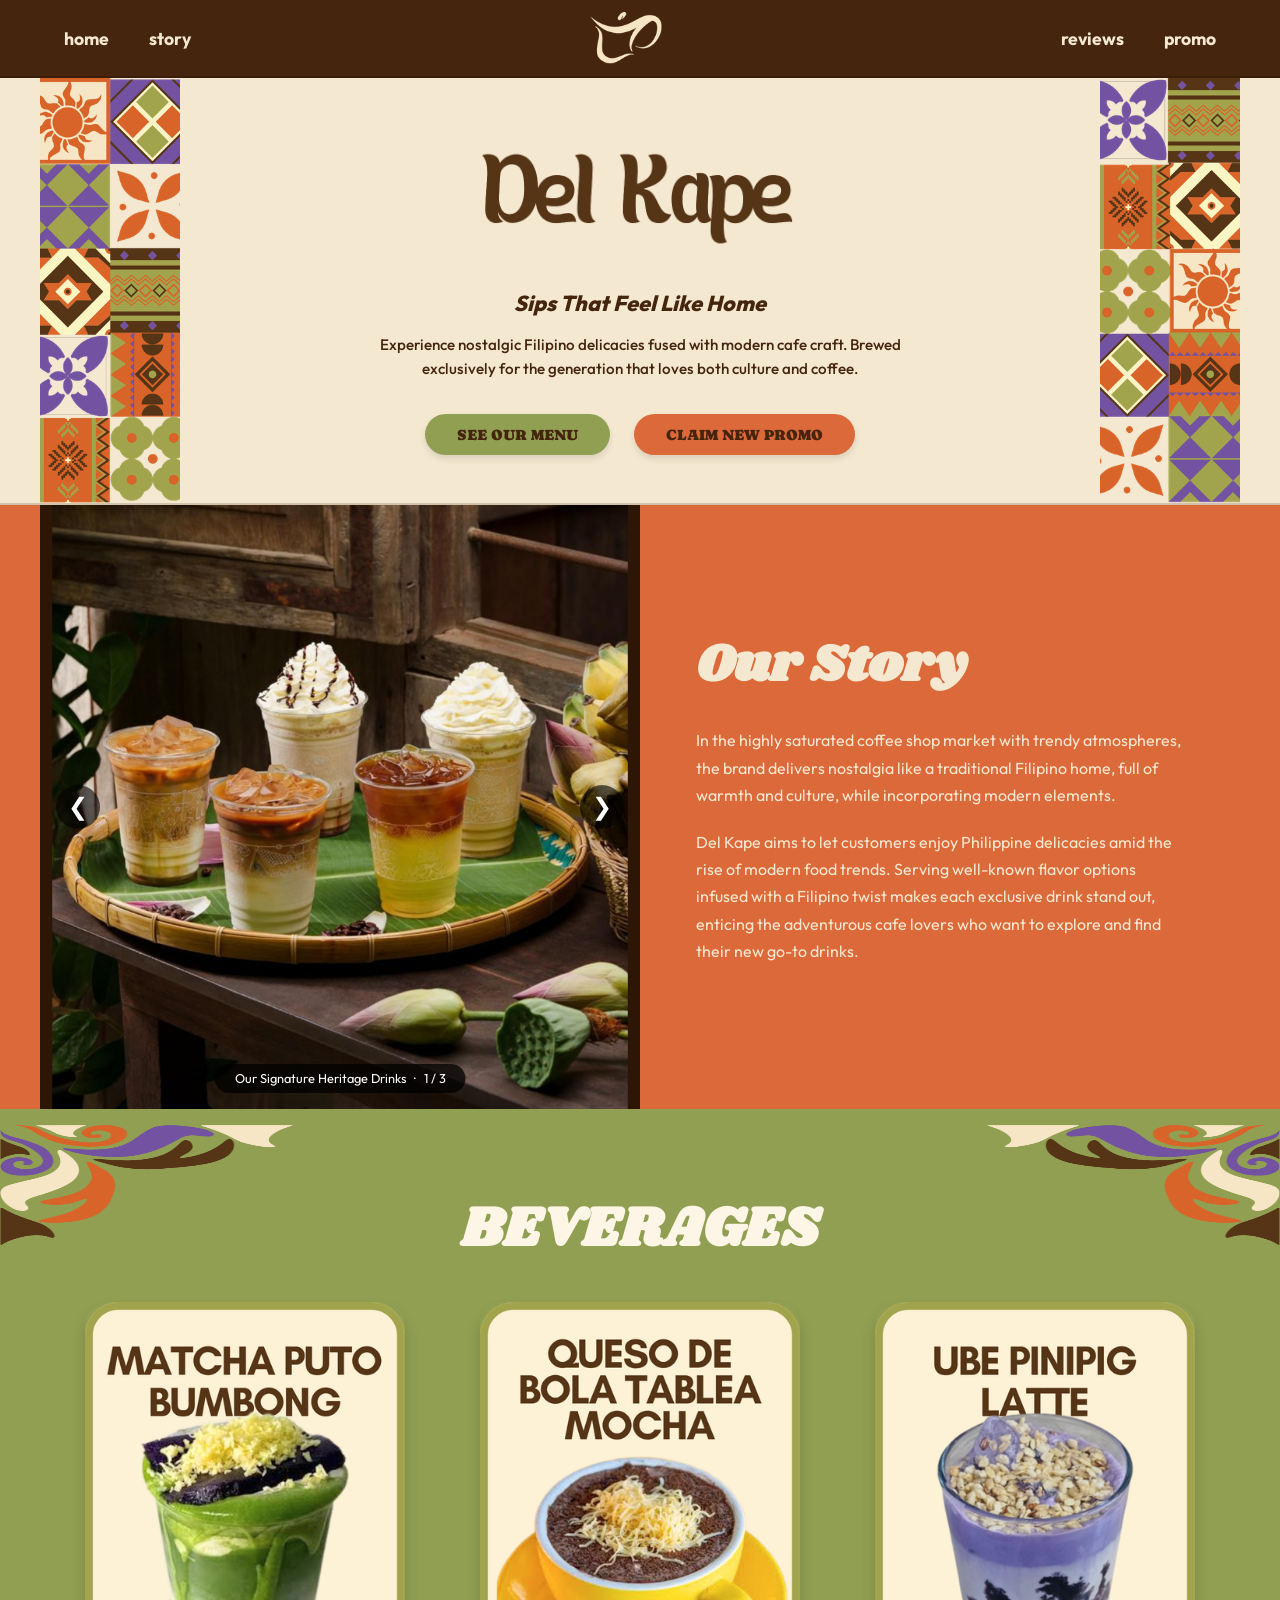
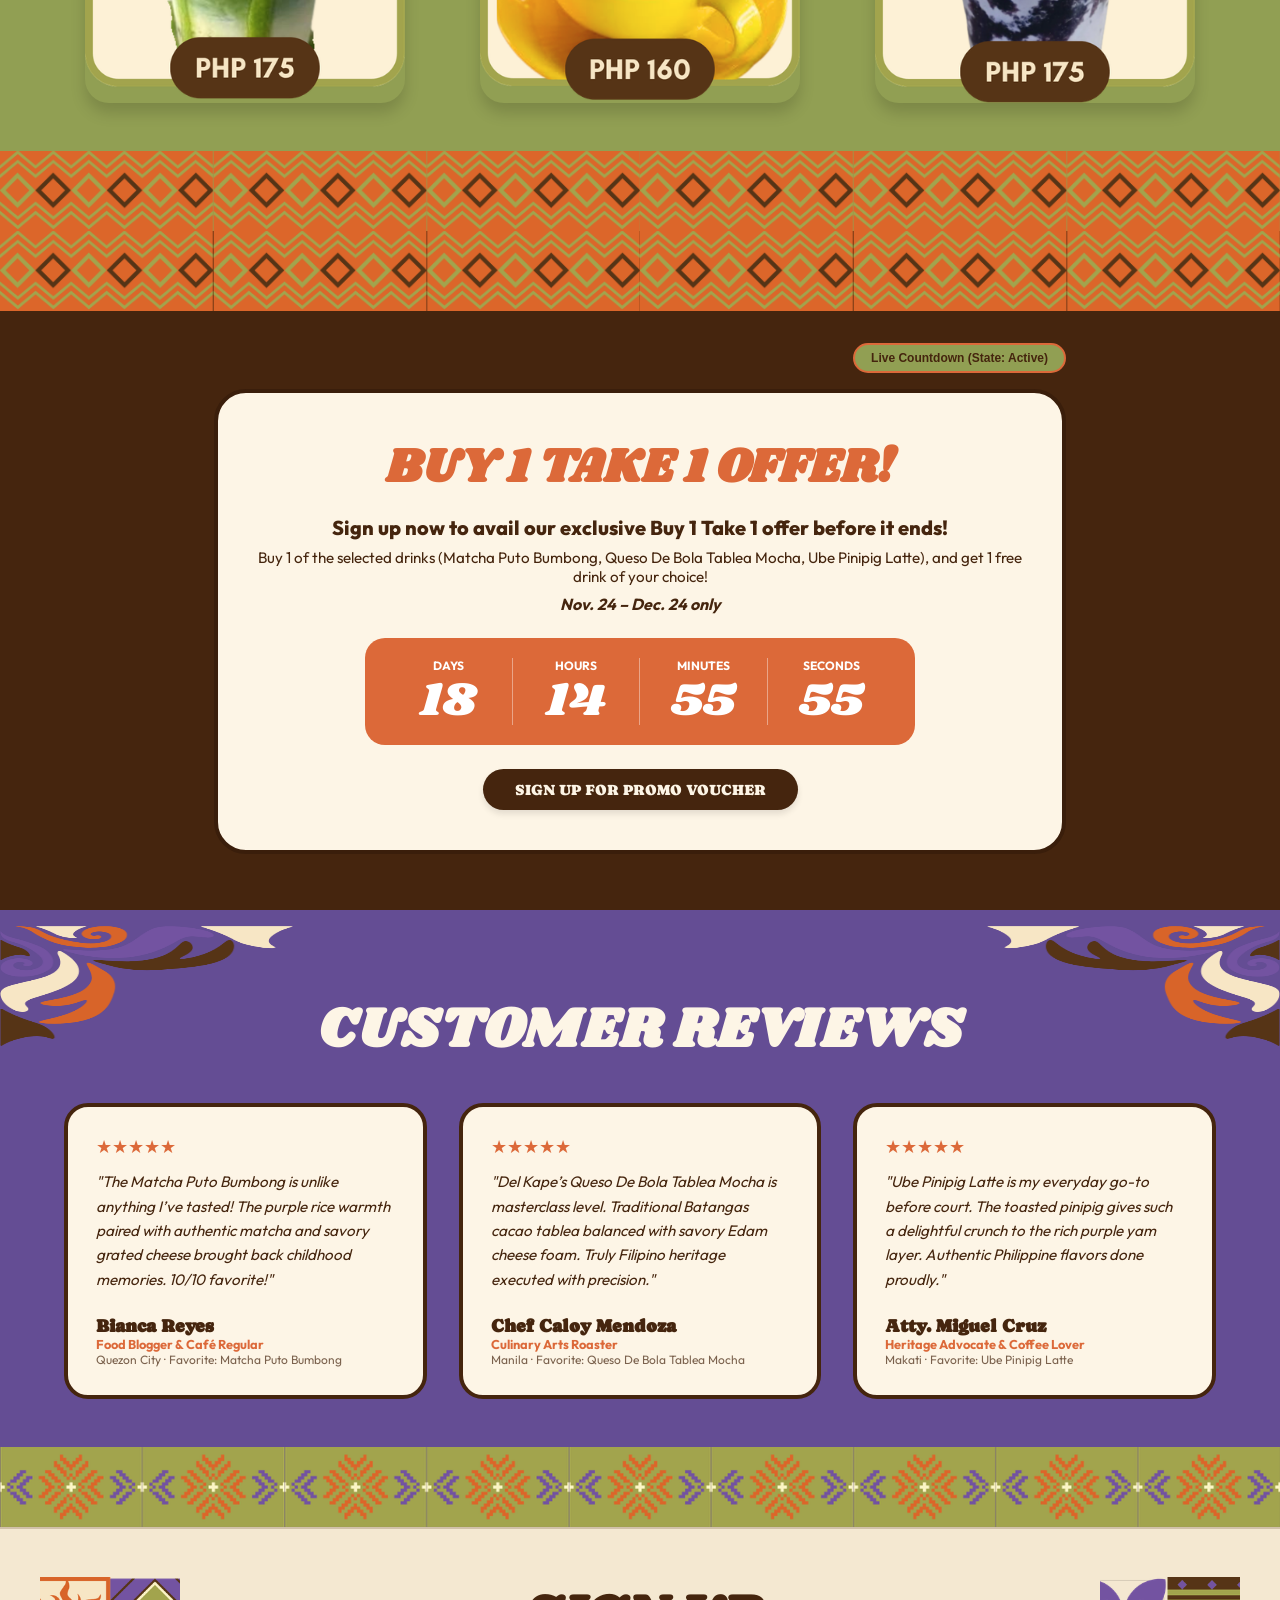
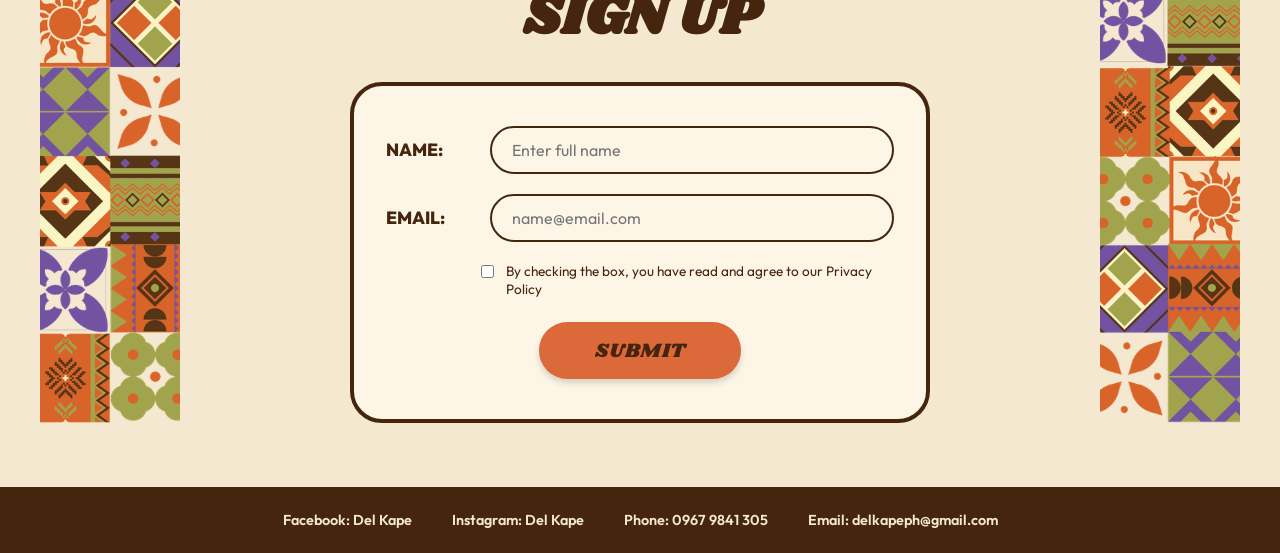
==== commit e5f5c2d1: "Update index.html" ====
--- a/index.html
+++ b/index.html
@@ -17,7 +17,7 @@
       </nav>
 
       <a href="#home" class="nav-logo">
-        <img src="assets/BIA100_WIREFRAME__10__e0939fc2.png" alt="Del Kape Logo" />
+        <img src="BIA100_WIREFRAME__10__e0939fc2.png" alt="Del Kape Logo" />
       </a>
 
       <nav class="nav-links">
@@ -31,10 +31,10 @@
     <!-- 2. HERO SECTION -->
     <section id="home" class="hero-section">
       <div class="hero-wrapper">
-        <img src="assets/BIA100_WIREFRAME_f2852e4c.png" alt="Left Tile Pattern" class="tile-border" />
+        <img src="BIA100_WIREFRAME_f2852e4c.png" alt="Left Tile Pattern" class="tile-border" />
 
         <div class="hero-content">
-          <img src="assets/BIA100_WIREFRAME__2__a7926d58.png" alt="Del Kape" class="hero-logo-img" />
+          <img src="BIA100_WIREFRAME__2__a7926d58.png" alt="Del Kape" class="hero-logo-img" />
           <h2 class="hero-subtitle">Sips That Feel Like Home</h2>
           <p class="hero-text">
             Experience nostalgic Filipino delicacies fused with modern cafe craft. Brewed exclusively for the generation that loves both culture and coffee.
@@ -46,7 +46,7 @@
           </div>
         </div>
 
-        <img src="assets/BIA100_WIREFRAME__1__1df87495.png" alt="Right Tile Pattern" class="tile-border" />
+        <img src="BIA100_WIREFRAME__1__1df87495.png" alt="Right Tile Pattern" class="tile-border" />
       </div>
     </section>
 
@@ -55,7 +55,7 @@
       <div class="story-grid">
         <!-- Interactive Gallery -->
         <figure class="gallery-container">
-          <img id="gallery-img" src="assets/DEL_KAPE_DESIGN__2__4687ddc2.png" alt="Del Kape Drinks" />
+          <img id="gallery-img" src="DEL_KAPE_DESIGN__2__4687ddc2.png" alt="Del Kape Drinks" />
           
           <button type="button" class="gallery-btn gallery-btn-prev" onclick="prevImage()" aria-label="Previous Photo">&#10094;</button>
           <button type="button" class="gallery-btn gallery-btn-next" onclick="nextImage()" aria-label="Next Photo">&#10095;</button>
@@ -82,29 +82,29 @@
 
     <!-- 4. BEVERAGES (3 PRICED PRODUCTS) -->
     <section id="beverages" class="beverages-section">
-      <img src="assets/BIA100_WIREFRAME__3__6a4a93cc.png" alt="Corner Filigree" class="corner-filigree-banner" />
+      <img src="BIA100_WIREFRAME__3__6a4a93cc.png" alt="Corner Filigree" class="corner-filigree-banner" />
       <h2 class="beverages-title">BEVERAGES</h2>
 
       <div class="cards-grid">
         <article class="drink-card">
-          <img src="assets/BIA100_WIREFRAME__7__6d674b4b.png" alt="Matcha Puto Bumbong - PHP 175" />
+          <img src="BIA100_WIREFRAME__7__6d674b4b.png" alt="Matcha Puto Bumbong - PHP 175" />
         </article>
 
         <article class="drink-card">
-          <img src="assets/BIA100_WIREFRAME__8__a2205493.png" alt="Queso De Bola Tablea Mocha - PHP 160" />
+          <img src="BIA100_WIREFRAME__8__a2205493.png" alt="Queso De Bola Tablea Mocha - PHP 160" />
         </article>
 
         <article class="drink-card">
-          <img src="assets/BIA100_WIREFRAME__9__5eb9ef88.png" alt="Ube Pinipig Latte - PHP 175" />
-        </article>
-      </div>
-
-      <img src="assets/BIA100_WIREFRAME__4__e6026abe.png" alt="Border Pattern" class="horizontal-pattern-border" />
+          <img src="BIA100_WIREFRAME__9__5eb9ef88.png" alt="Ube Pinipig Latte - PHP 175" />
+        </article>
+      </div>
+
+      <img src="BIA100_WIREFRAME__4__e6026abe.png" alt="Border Pattern" class="horizontal-pattern-border" />
     </section>
 
     <!-- 5. BUY 1 TAKE 1 PROMOTION & COUNTDOWN -->
     <section id="promo" class="promo-section">
-      <img src="assets/BIA100_WIREFRAME__4__e6026abe.png" alt="Border Pattern" class="horizontal-pattern-border" style="margin-bottom: 2rem;" />
+      <img src="BIA100_WIREFRAME__4__e6026abe.png" alt="Border Pattern" class="horizontal-pattern-border" style="margin-bottom: 2rem;" />
 
       <div class="promo-wrapper">
         <div class="countdown-control-bar">
@@ -155,7 +155,7 @@
 
     <!-- 6. CUSTOMER REVIEWS (3 LABELED FICTIONAL TESTIMONIALS) -->
     <section id="reviews" class="reviews-section">
-      <img src="assets/BIA100_WIREFRAME__3__6a4a93cc.png" alt="Corner Filigree" class="corner-filigree-banner" />
+      <img src="BIA100_WIREFRAME__3__6a4a93cc.png" alt="Corner Filigree" class="corner-filigree-banner" />
       <h2 class="reviews-title">CUSTOMER REVIEWS</h2>
 
       <div class="cards-grid">
@@ -202,13 +202,13 @@
         </article>
       </div>
 
-      <img src="assets/BIA100_WIREFRAME__6__9b605dd2.png" alt="Border Pattern" class="horizontal-pattern-border" />
+      <img src="BIA100_WIREFRAME__6__9b605dd2.png" alt="Border Pattern" class="horizontal-pattern-border" />
     </section>
 
     <!-- 7. SIGN UP LEAD FORM -->
     <section id="signup" class="signup-section">
       <div class="signup-wrapper">
-        <img src="assets/BIA100_WIREFRAME_f2852e4c.png" alt="Left Tile Pattern" class="tile-border" />
+        <img src="BIA100_WIREFRAME_f2852e4c.png" alt="Left Tile Pattern" class="tile-border" />
 
         <div class="signup-content">
           <h2 class="signup-title">SIGN UP</h2>
@@ -240,7 +240,7 @@
           </div>
         </div>
 
-        <img src="assets/BIA100_WIREFRAME__1__1df87495.png" alt="Right Tile Pattern" class="tile-border" />
+        <img src="BIA100_WIREFRAME__1__1df87495.png" alt="Right Tile Pattern" class="tile-border" />
       </div>
     </section>
   </main>
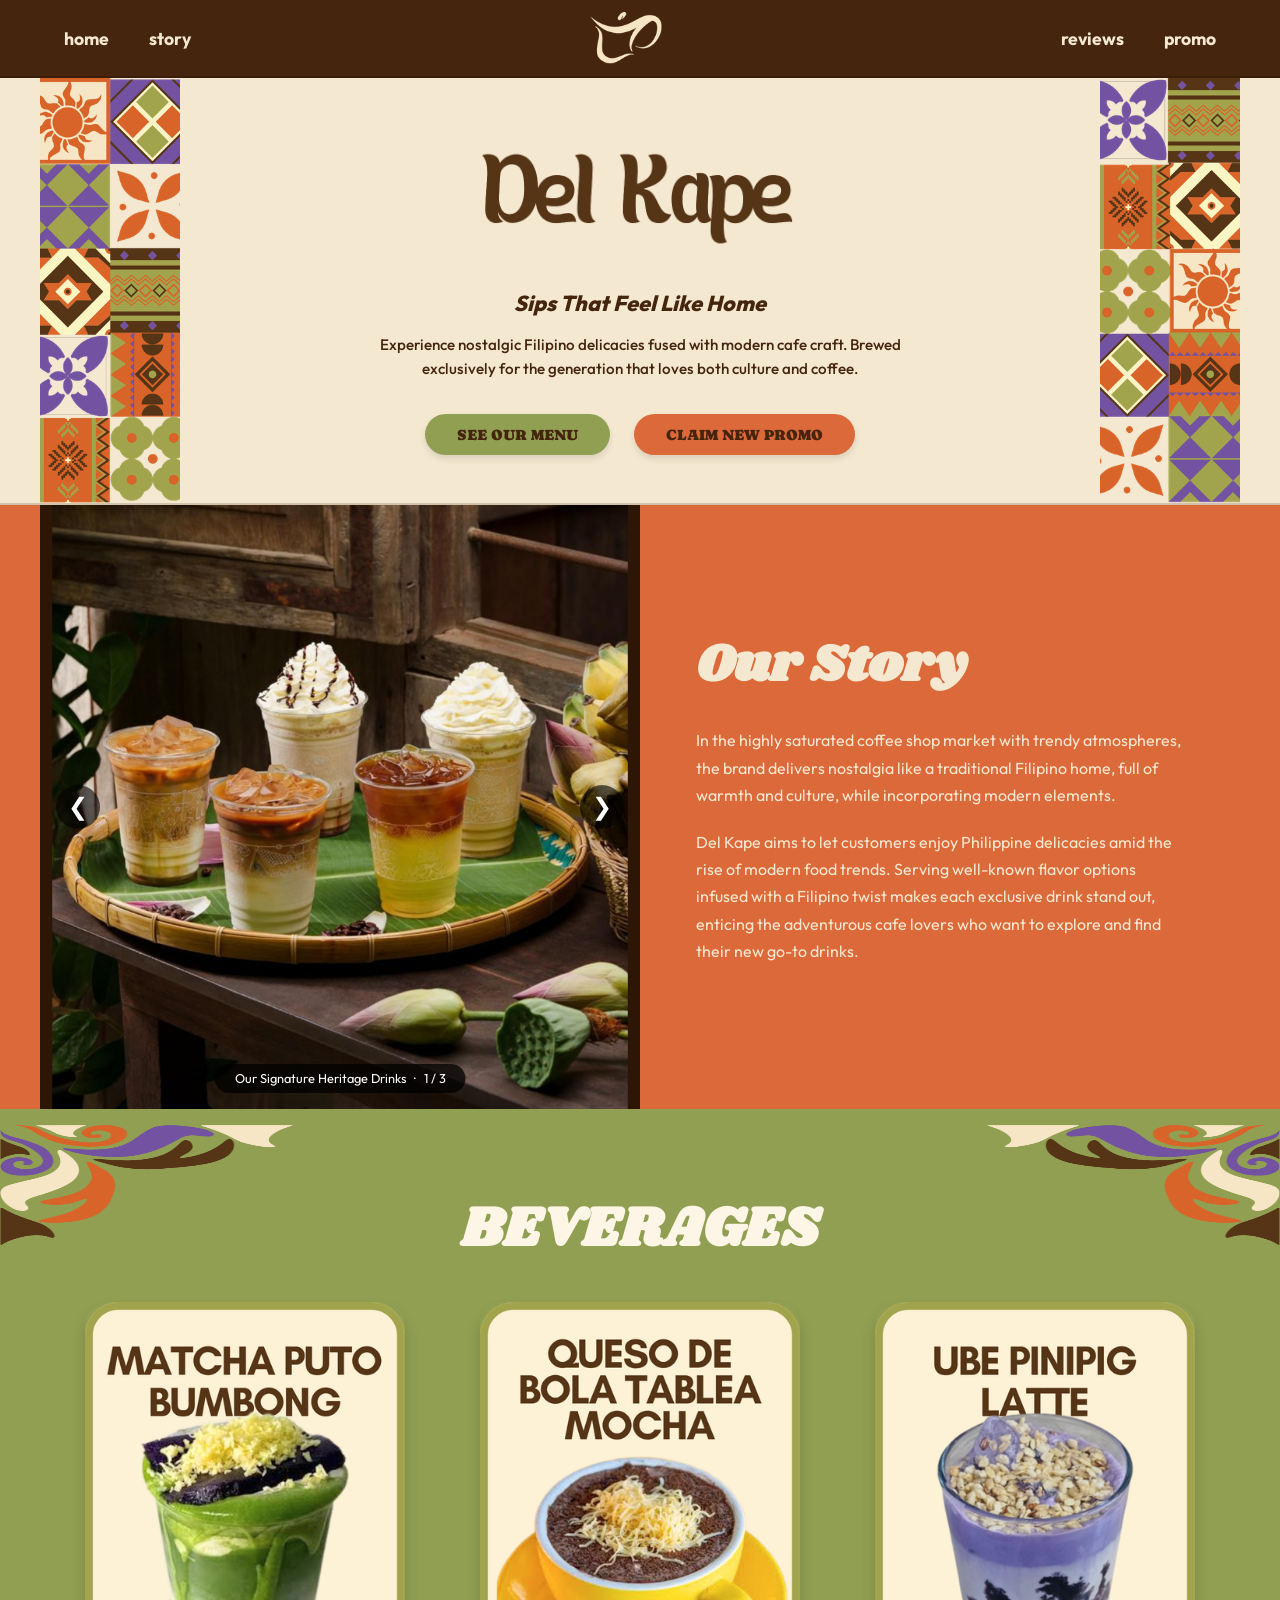
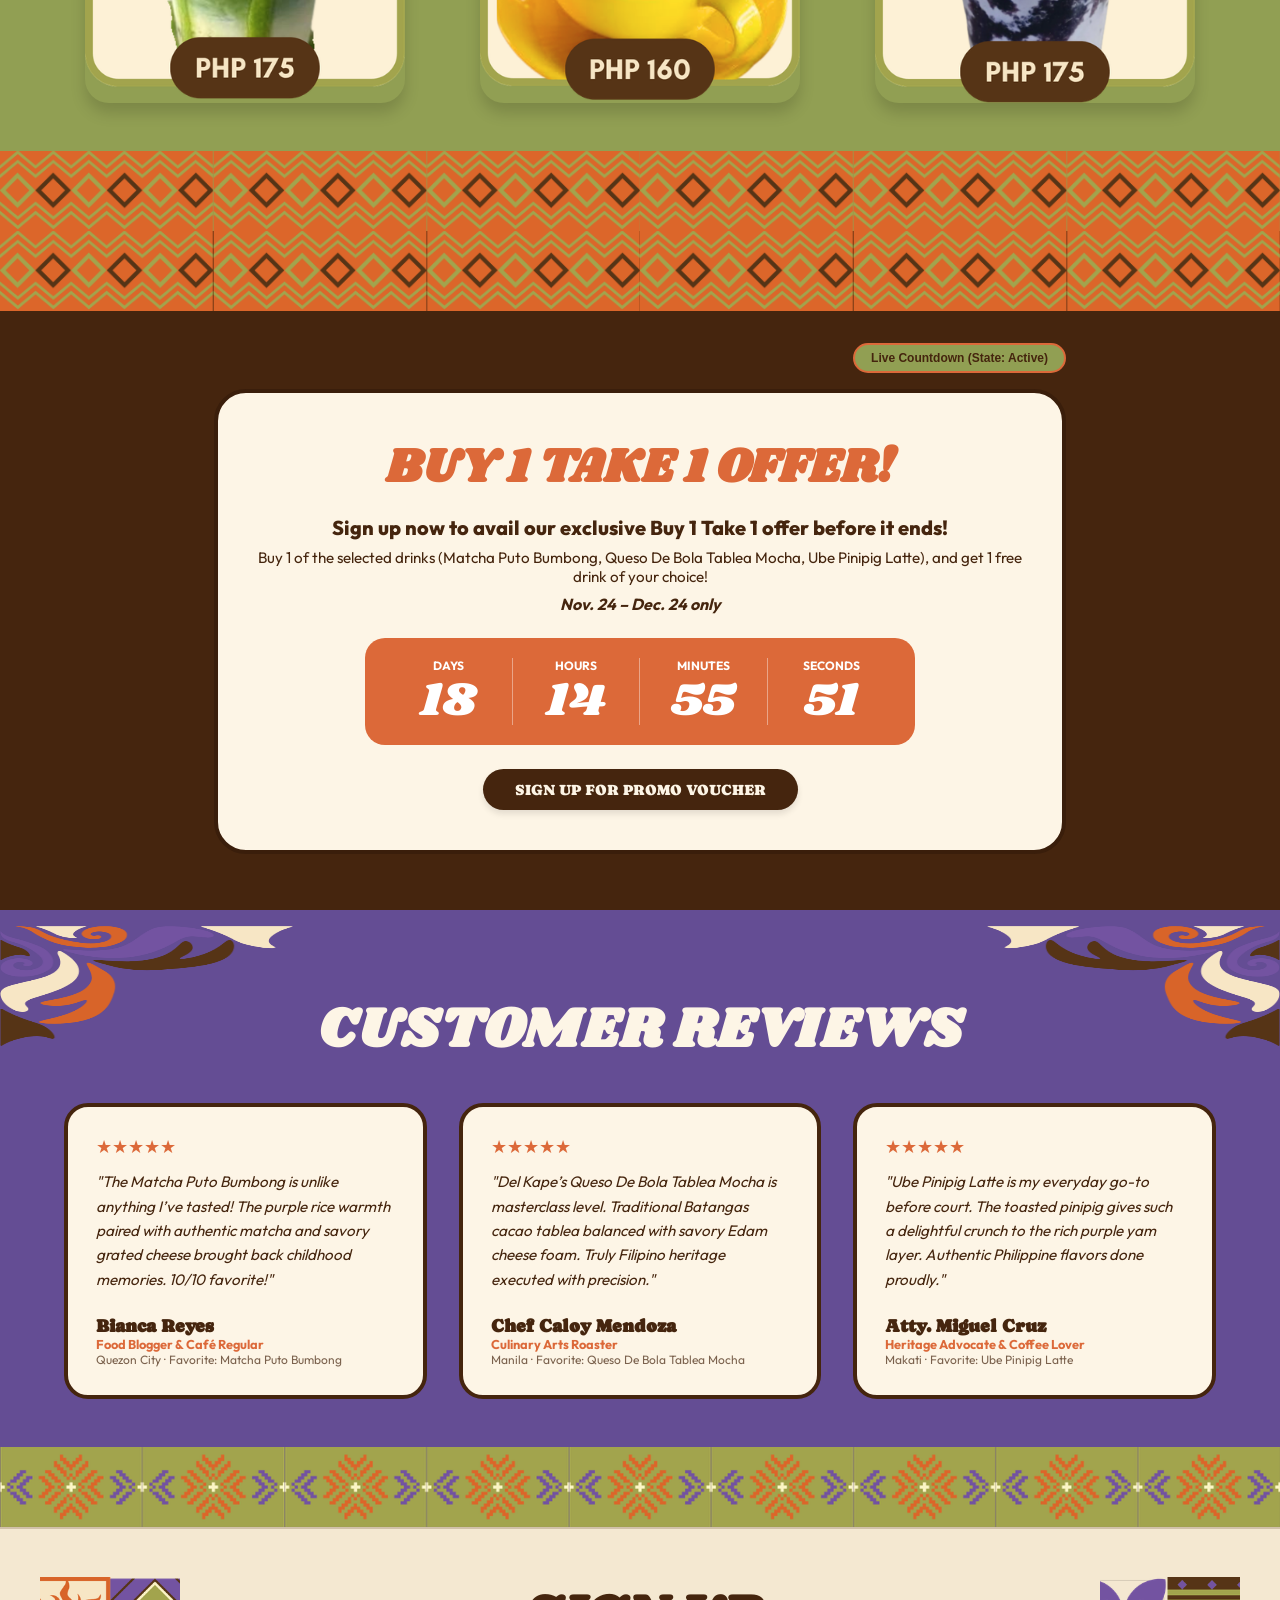
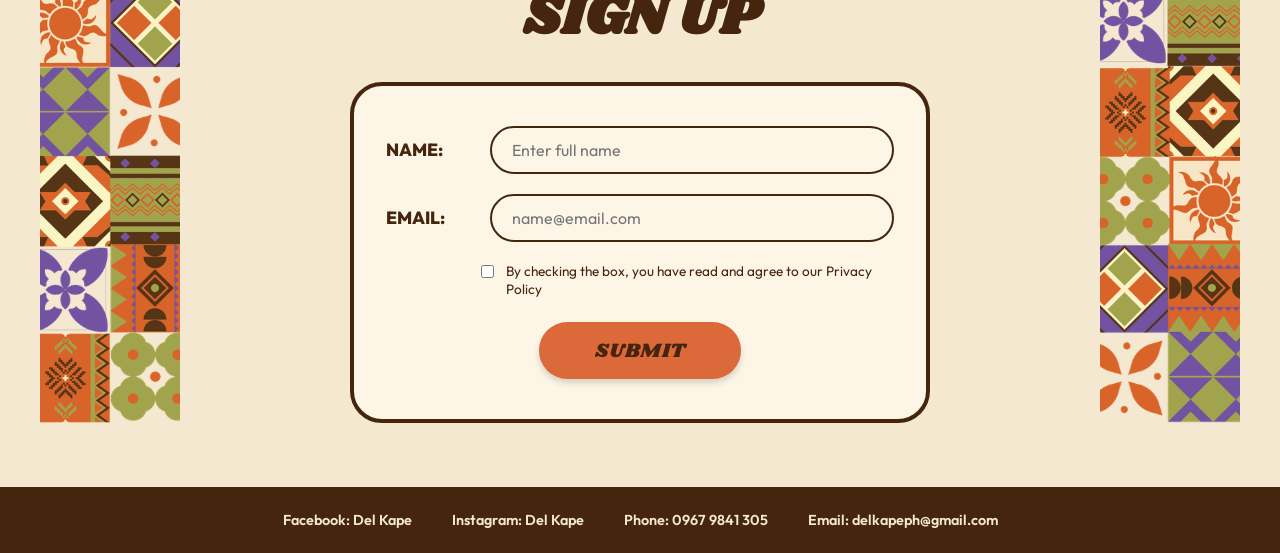
==== commit 5ea2f952: "Add files via upload" ====
--- a/index.html
+++ b/index.html
@@ -1,261 +1,261 @@
-<!DOCTYPE html>
-<html lang="en">
-<head>
-  <meta charset="UTF-8" />
-  <meta name="viewport" content="width=device-width, initial-scale=1.0" />
-  <title>Del Kape — Sips That Feel Like Home</title>
-  <link rel="stylesheet" href="style.css" />
-</head>
-<body>
-
-  <!-- 1. NAVIGATION -->
-  <header>
-    <div class="nav-container">
-      <nav class="nav-links">
-        <a href="#home">home</a>
-        <a href="#story">story</a>
-      </nav>
-
-      <a href="#home" class="nav-logo">
-        <img src="BIA100_WIREFRAME__10__e0939fc2.png" alt="Del Kape Logo" />
-      </a>
-
-      <nav class="nav-links">
-        <a href="#reviews">reviews</a>
-        <a href="#promo">promo</a>
-      </nav>
-    </div>
-  </header>
-
-  <main>
-    <!-- 2. HERO SECTION -->
-    <section id="home" class="hero-section">
-      <div class="hero-wrapper">
-        <img src="BIA100_WIREFRAME_f2852e4c.png" alt="Left Tile Pattern" class="tile-border" />
-
-        <div class="hero-content">
-          <img src="BIA100_WIREFRAME__2__a7926d58.png" alt="Del Kape" class="hero-logo-img" />
-          <h2 class="hero-subtitle">Sips That Feel Like Home</h2>
-          <p class="hero-text">
-            Experience nostalgic Filipino delicacies fused with modern cafe craft. Brewed exclusively for the generation that loves both culture and coffee.
-          </p>
-
-          <div class="hero-buttons">
-            <a href="#beverages" class="btn-pill btn-menu">SEE OUR MENU</a>
-            <a href="#promo" class="btn-pill btn-promo">CLAIM NEW PROMO</a>
-          </div>
-        </div>
-
-        <img src="BIA100_WIREFRAME__1__1df87495.png" alt="Right Tile Pattern" class="tile-border" />
-      </div>
-    </section>
-
-    <!-- 3. BRAND STORY & INTERACTIVE GALLERY -->
-    <section id="story" class="story-section">
-      <div class="story-grid">
-        <!-- Interactive Gallery -->
-        <figure class="gallery-container">
-          <img id="gallery-img" src="DEL_KAPE_DESIGN__2__4687ddc2.png" alt="Del Kape Drinks" />
-          
-          <button type="button" class="gallery-btn gallery-btn-prev" onclick="prevImage()" aria-label="Previous Photo">&#10094;</button>
-          <button type="button" class="gallery-btn gallery-btn-next" onclick="nextImage()" aria-label="Next Photo">&#10095;</button>
-
-          <div class="gallery-caption-bar">
-            <span id="gallery-title">Our Signature Heritage Drinks</span>
-            <span>·</span>
-            <span id="gallery-counter">1 / 3</span>
-          </div>
-        </figure>
-
-        <!-- Brand Story Text -->
-        <article class="story-card">
-          <h2 class="story-title">Our Story</h2>
-          <p>
-            In the highly saturated coffee shop market with trendy atmospheres, the brand delivers nostalgia like a traditional Filipino home, full of warmth and culture, while incorporating modern elements.
-          </p>
-          <p>
-            Del Kape aims to let customers enjoy Philippine delicacies amid the rise of modern food trends. Serving well-known flavor options infused with a Filipino twist makes each exclusive drink stand out, enticing the adventurous cafe lovers who want to explore and find their new go-to drinks.
-          </p>
-        </article>
-      </div>
-    </section>
-
-    <!-- 4. BEVERAGES (3 PRICED PRODUCTS) -->
-    <section id="beverages" class="beverages-section">
-      <img src="BIA100_WIREFRAME__3__6a4a93cc.png" alt="Corner Filigree" class="corner-filigree-banner" />
-      <h2 class="beverages-title">BEVERAGES</h2>
-
-      <div class="cards-grid">
-        <article class="drink-card">
-          <img src="BIA100_WIREFRAME__7__6d674b4b.png" alt="Matcha Puto Bumbong - PHP 175" />
-        </article>
-
-        <article class="drink-card">
-          <img src="BIA100_WIREFRAME__8__a2205493.png" alt="Queso De Bola Tablea Mocha - PHP 160" />
-        </article>
-
-        <article class="drink-card">
-          <img src="BIA100_WIREFRAME__9__5eb9ef88.png" alt="Ube Pinipig Latte - PHP 175" />
-        </article>
-      </div>
-
-      <img src="BIA100_WIREFRAME__4__e6026abe.png" alt="Border Pattern" class="horizontal-pattern-border" />
-    </section>
-
-    <!-- 5. BUY 1 TAKE 1 PROMOTION & COUNTDOWN -->
-    <section id="promo" class="promo-section">
-      <img src="BIA100_WIREFRAME__4__e6026abe.png" alt="Border Pattern" class="horizontal-pattern-border" style="margin-bottom: 2rem;" />
-
-      <div class="promo-wrapper">
-        <div class="countdown-control-bar">
-          <button type="button" id="countdown-toggle-btn" class="btn-toggle-state" onclick="toggleCountdownState()">
-            Live Countdown (State: Active)
-          </button>
-        </div>
-
-        <article class="promo-card">
-          <h2 class="promo-title">BUY 1 TAKE 1 OFFER!</h2>
-          <h3 class="promo-subhead">Sign up now to avail our exclusive Buy 1 Take 1 offer before it ends!</h3>
-          <p class="promo-desc">
-            Buy 1 of the selected drinks (Matcha Puto Bumbong, Queso De Bola Tablea Mocha, Ube Pinipig Latte), and get 1 free drink of your choice!
-          </p>
-          <p class="promo-dates">Nov. 24 – Dec. 24 only</p>
-
-          <!-- Expired Notice -->
-          <div id="expired-box" class="expired-box">
-            <strong>OFFER EXPIRED:</strong> The Buy 1 Take 1 promo ended on December 24, 2026. Please check our menu for regular pricing.
-          </div>
-
-          <!-- Countdown Box -->
-          <div id="timer-box" class="countdown-box">
-            <div class="countdown-col">
-              <span class="countdown-label">DAYS</span>
-              <span id="timer-days" class="countdown-val">29</span>
-            </div>
-            <div class="countdown-col">
-              <span class="countdown-label">HOURS</span>
-              <span id="timer-hours" class="countdown-val">23</span>
-            </div>
-            <div class="countdown-col">
-              <span class="countdown-label">MINUTES</span>
-              <span id="timer-minutes" class="countdown-val">59</span>
-            </div>
-            <div class="countdown-col">
-              <span class="countdown-label">SECONDS</span>
-              <span id="timer-seconds" class="countdown-val">59</span>
-            </div>
-          </div>
-
-          <a href="#signup" class="btn-pill" style="background-color: var(--color-dark-brown); color: #FDF5E6; display: inline-block;">
-            SIGN UP FOR PROMO VOUCHER
-          </a>
-        </article>
-      </div>
-    </section>
-
-    <!-- 6. CUSTOMER REVIEWS (3 LABELED FICTIONAL TESTIMONIALS) -->
-    <section id="reviews" class="reviews-section">
-      <img src="BIA100_WIREFRAME__3__6a4a93cc.png" alt="Corner Filigree" class="corner-filigree-banner" />
-      <h2 class="reviews-title">CUSTOMER REVIEWS</h2>
-
-      <div class="cards-grid">
-        <article class="review-card">
-          <div>
-            <div class="review-stars">★★★★★</div>
-            <p class="review-text">
-              "The Matcha Puto Bumbong is unlike anything I’ve tasted! The purple rice warmth paired with authentic matcha and savory grated cheese brought back childhood memories. 10/10 favorite!"
-            </p>
-          </div>
-          <div>
-            <h4 class="reviewer-name">Bianca Reyes</h4>
-            <p class="reviewer-role">Food Blogger & Café Regular</p>
-            <p class="reviewer-loc">Quezon City · Favorite: Matcha Puto Bumbong</p>
-          </div>
-        </article>
-
-        <article class="review-card">
-          <div>
-            <div class="review-stars">★★★★★</div>
-            <p class="review-text">
-              "Del Kape’s Queso De Bola Tablea Mocha is masterclass level. Traditional Batangas cacao tablea balanced with savory Edam cheese foam. Truly Filipino heritage executed with precision."
-            </p>
-          </div>
-          <div>
-            <h4 class="reviewer-name">Chef Caloy Mendoza</h4>
-            <p class="reviewer-role">Culinary Arts Roaster</p>
-            <p class="reviewer-loc">Manila · Favorite: Queso De Bola Tablea Mocha</p>
-          </div>
-        </article>
-
-        <article class="review-card">
-          <div>
-            <div class="review-stars">★★★★★</div>
-            <p class="review-text">
-              "Ube Pinipig Latte is my everyday go-to before court. The toasted pinipig gives such a delightful crunch to the rich purple yam layer. Authentic Philippine flavors done proudly."
-            </p>
-          </div>
-          <div>
-            <h4 class="reviewer-name">Atty. Miguel Cruz</h4>
-            <p class="reviewer-role">Heritage Advocate & Coffee Lover</p>
-            <p class="reviewer-loc">Makati · Favorite: Ube Pinipig Latte</p>
-          </div>
-        </article>
-      </div>
-
-      <img src="BIA100_WIREFRAME__6__9b605dd2.png" alt="Border Pattern" class="horizontal-pattern-border" />
-    </section>
-
-    <!-- 7. SIGN UP LEAD FORM -->
-    <section id="signup" class="signup-section">
-      <div class="signup-wrapper">
-        <img src="BIA100_WIREFRAME_f2852e4c.png" alt="Left Tile Pattern" class="tile-border" />
-
-        <div class="signup-content">
-          <h2 class="signup-title">SIGN UP</h2>
-
-          <div class="signup-card">
-            <!-- Dynamic Feedback Alert -->
-            <div id="form-feedback" class="feedback-box"></div>
-
-            <form id="signup-form" onsubmit="handleFormSubmit(event)">
-              <div class="form-group">
-                <label for="user-name" class="form-label">NAME:</label>
-                <input type="text" id="user-name" class="form-input" placeholder="Enter full name" />
-              </div>
-
-              <div class="form-group">
-                <label for="user-email" class="form-label">EMAIL:</label>
-                <input type="email" id="user-email" class="form-input" placeholder="name@email.com" />
-              </div>
-
-              <div class="consent-group">
-                <input type="checkbox" id="user-consent" style="margin-top: 3px;" />
-                <label for="user-consent">
-                  By checking the box, you have read and agree to our Privacy Policy
-                </label>
-              </div>
-
-              <button type="submit" class="btn-submit">SUBMIT</button>
-            </form>
-          </div>
-        </div>
-
-        <img src="BIA100_WIREFRAME__1__1df87495.png" alt="Right Tile Pattern" class="tile-border" />
-      </div>
-    </section>
-  </main>
-
-  <!-- 8. FOOTER CONTACTS -->
-  <footer>
-    <address class="footer-contacts" style="font-style: normal;">
-      <span>Facebook: Del Kape</span>
-      <span>Instagram: Del Kape</span>
-      <span>Phone: 0967 9841 305</span>
-      <span>Email: delkapeph@gmail.com</span>
-    </address>
-  </footer>
-
-  <!-- Connect Basic JavaScript ("Java") Script -->
-  <script src="script.js"></script>
-</body>
-</html>
+<!DOCTYPE html>
+<html lang="en">
+<head>
+  <meta charset="UTF-8" />
+  <meta name="viewport" content="width=device-width, initial-scale=1.0" />
+  <title>Del Kape — Sips That Feel Like Home</title>
+  <link rel="stylesheet" href="style.css" />
+</head>
+<body>
+
+  <!-- 1. NAVIGATION -->
+  <header>
+    <div class="nav-container">
+      <nav class="nav-links">
+        <a href="#home">home</a>
+        <a href="#story">story</a>
+      </nav>
+
+      <a href="#home" class="nav-logo">
+        <img src="BIA100_WIREFRAME__10__e0939fc2.png" alt="Del Kape Logo" />
+      </a>
+
+      <nav class="nav-links">
+        <a href="#reviews">reviews</a>
+        <a href="#promo">promo</a>
+      </nav>
+    </div>
+  </header>
+
+  <main>
+    <!-- 2. HERO SECTION -->
+    <section id="home" class="hero-section">
+      <div class="hero-wrapper">
+        <img src="BIA100_WIREFRAME_f2852e4c.png" alt="Left Tile Pattern" class="tile-border" />
+
+        <div class="hero-content">
+          <img src="BIA100_WIREFRAME__2__a7926d58.png" alt="Del Kape" class="hero-logo-img" />
+          <h2 class="hero-subtitle">Sips That Feel Like Home</h2>
+          <p class="hero-text">
+            Experience nostalgic Filipino delicacies fused with modern cafe craft. Brewed exclusively for the generation that loves both culture and coffee.
+          </p>
+
+          <div class="hero-buttons">
+            <a href="#beverages" class="btn-pill btn-menu">SEE OUR MENU</a>
+            <a href="#promo" class="btn-pill btn-promo">CLAIM NEW PROMO</a>
+          </div>
+        </div>
+
+        <img src="BIA100_WIREFRAME__1__1df87495.png" alt="Right Tile Pattern" class="tile-border" />
+      </div>
+    </section>
+
+    <!-- 3. BRAND STORY & INTERACTIVE GALLERY -->
+    <section id="story" class="story-section">
+      <div class="story-grid">
+        <!-- Interactive Gallery -->
+        <figure class="gallery-container">
+          <img id="gallery-img" src="DEL_KAPE_DESIGN__2__4687ddc2.png" alt="Del Kape Drinks" />
+          
+          <button type="button" class="gallery-btn gallery-btn-prev" onclick="prevImage()" aria-label="Previous Photo">&#10094;</button>
+          <button type="button" class="gallery-btn gallery-btn-next" onclick="nextImage()" aria-label="Next Photo">&#10095;</button>
+
+          <div class="gallery-caption-bar">
+            <span id="gallery-title">Our Signature Heritage Drinks</span>
+            <span>·</span>
+            <span id="gallery-counter">1 / 3</span>
+          </div>
+        </figure>
+
+        <!-- Brand Story Text -->
+        <article class="story-card">
+          <h2 class="story-title">Our Story</h2>
+          <p>
+            In the highly saturated coffee shop market with trendy atmospheres, the brand delivers nostalgia like a traditional Filipino home, full of warmth and culture, while incorporating modern elements.
+          </p>
+          <p>
+            Del Kape aims to let customers enjoy Philippine delicacies amid the rise of modern food trends. Serving well-known flavor options infused with a Filipino twist makes each exclusive drink stand out, enticing the adventurous cafe lovers who want to explore and find their new go-to drinks.
+          </p>
+        </article>
+      </div>
+    </section>
+
+    <!-- 4. BEVERAGES (3 PRICED PRODUCTS) -->
+    <section id="beverages" class="beverages-section">
+      <img src="BIA100_WIREFRAME__3__6a4a93cc.png" alt="Corner Filigree" class="corner-filigree-banner" />
+      <h2 class="beverages-title">BEVERAGES</h2>
+
+      <div class="cards-grid">
+        <article class="drink-card">
+          <img src="BIA100_WIREFRAME__7__6d674b4b.png" alt="Matcha Puto Bumbong - PHP 175" />
+        </article>
+
+        <article class="drink-card">
+          <img src="BIA100_WIREFRAME__8__a2205493.png" alt="Queso De Bola Tablea Mocha - PHP 160" />
+        </article>
+
+        <article class="drink-card">
+          <img src="BIA100_WIREFRAME__9__5eb9ef88.png" alt="Ube Pinipig Latte - PHP 175" />
+        </article>
+      </div>
+
+      <img src="BIA100_WIREFRAME__4__e6026abe.png" alt="Border Pattern" class="horizontal-pattern-border" />
+    </section>
+
+    <!-- 5. BUY 1 TAKE 1 PROMOTION & COUNTDOWN -->
+    <section id="promo" class="promo-section">
+      <img src="BIA100_WIREFRAME__4__e6026abe.png" alt="Border Pattern" class="horizontal-pattern-border" style="margin-bottom: 2rem;" />
+
+      <div class="promo-wrapper">
+        <div class="countdown-control-bar">
+          <button type="button" id="countdown-toggle-btn" class="btn-toggle-state" onclick="toggleCountdownState()">
+            Live Countdown (State: Active)
+          </button>
+        </div>
+
+        <article class="promo-card">
+          <h2 class="promo-title">BUY 1 TAKE 1 OFFER!</h2>
+          <h3 class="promo-subhead">Sign up now to avail our exclusive Buy 1 Take 1 offer before it ends!</h3>
+          <p class="promo-desc">
+            Buy 1 of the selected drinks (Matcha Puto Bumbong, Queso De Bola Tablea Mocha, Ube Pinipig Latte), and get 1 free drink of your choice!
+          </p>
+          <p class="promo-dates">Nov. 24 – Dec. 24 only</p>
+
+          <!-- Expired Notice -->
+          <div id="expired-box" class="expired-box">
+            <strong>OFFER EXPIRED:</strong> The Buy 1 Take 1 promo ended on December 24, 2026. Please check our menu for regular pricing.
+          </div>
+
+          <!-- Countdown Box -->
+          <div id="timer-box" class="countdown-box">
+            <div class="countdown-col">
+              <span class="countdown-label">DAYS</span>
+              <span id="timer-days" class="countdown-val">29</span>
+            </div>
+            <div class="countdown-col">
+              <span class="countdown-label">HOURS</span>
+              <span id="timer-hours" class="countdown-val">23</span>
+            </div>
+            <div class="countdown-col">
+              <span class="countdown-label">MINUTES</span>
+              <span id="timer-minutes" class="countdown-val">59</span>
+            </div>
+            <div class="countdown-col">
+              <span class="countdown-label">SECONDS</span>
+              <span id="timer-seconds" class="countdown-val">59</span>
+            </div>
+          </div>
+
+          <a href="#signup" class="btn-pill" style="background-color: var(--color-dark-brown); color: #FDF5E6; display: inline-block;">
+            SIGN UP FOR PROMO VOUCHER
+          </a>
+        </article>
+      </div>
+    </section>
+
+    <!-- 6. CUSTOMER REVIEWS (3 LABELED FICTIONAL TESTIMONIALS) -->
+    <section id="reviews" class="reviews-section">
+      <img src="BIA100_WIREFRAME__3__6a4a93cc.png" alt="Corner Filigree" class="corner-filigree-banner" />
+      <h2 class="reviews-title">CUSTOMER REVIEWS</h2>
+
+      <div class="cards-grid">
+        <article class="review-card">
+          <div>
+            <div class="review-stars">★★★★★</div>
+            <p class="review-text">
+              "The Matcha Puto Bumbong is unlike anything I’ve tasted! The purple rice warmth paired with authentic matcha and savory grated cheese brought back childhood memories. 10/10 favorite!"
+            </p>
+          </div>
+          <div>
+            <h4 class="reviewer-name">Bianca Reyes</h4>
+            <p class="reviewer-role">Food Blogger & Café Regular</p>
+            <p class="reviewer-loc">Quezon City · Favorite: Matcha Puto Bumbong</p>
+          </div>
+        </article>
+
+        <article class="review-card">
+          <div>
+            <div class="review-stars">★★★★★</div>
+            <p class="review-text">
+              "Del Kape’s Queso De Bola Tablea Mocha is masterclass level. Traditional Batangas cacao tablea balanced with savory Edam cheese foam. Truly Filipino heritage executed with precision."
+            </p>
+          </div>
+          <div>
+            <h4 class="reviewer-name">Chef Caloy Mendoza</h4>
+            <p class="reviewer-role">Culinary Arts Roaster</p>
+            <p class="reviewer-loc">Manila · Favorite: Queso De Bola Tablea Mocha</p>
+          </div>
+        </article>
+
+        <article class="review-card">
+          <div>
+            <div class="review-stars">★★★★★</div>
+            <p class="review-text">
+              "Ube Pinipig Latte is my everyday go-to before court. The toasted pinipig gives such a delightful crunch to the rich purple yam layer. Authentic Philippine flavors done proudly."
+            </p>
+          </div>
+          <div>
+            <h4 class="reviewer-name">Atty. Miguel Cruz</h4>
+            <p class="reviewer-role">Heritage Advocate & Coffee Lover</p>
+            <p class="reviewer-loc">Makati · Favorite: Ube Pinipig Latte</p>
+          </div>
+        </article>
+      </div>
+
+      <img src="BIA100_WIREFRAME__6__9b605dd2.png" alt="Border Pattern" class="horizontal-pattern-border" />
+    </section>
+
+    <!-- 7. SIGN UP LEAD FORM -->
+    <section id="signup" class="signup-section">
+      <div class="signup-wrapper">
+        <img src="BIA100_WIREFRAME_f2852e4c.png" alt="Left Tile Pattern" class="tile-border" />
+
+        <div class="signup-content">
+          <h2 class="signup-title">SIGN UP</h2>
+
+          <div class="signup-card">
+            <!-- Dynamic Feedback Alert -->
+            <div id="form-feedback" class="feedback-box"></div>
+
+            <form id="signup-form" onsubmit="handleFormSubmit(event)">
+              <div class="form-group">
+                <label for="user-name" class="form-label">NAME:</label>
+                <input type="text" id="user-name" class="form-input" placeholder="Enter full name" />
+              </div>
+
+              <div class="form-group">
+                <label for="user-email" class="form-label">EMAIL:</label>
+                <input type="email" id="user-email" class="form-input" placeholder="name@email.com" />
+              </div>
+
+              <div class="consent-group">
+                <input type="checkbox" id="user-consent" style="margin-top: 3px;" />
+                <label for="user-consent">
+                  By checking the box, you have read and agree to our Privacy Policy
+                </label>
+              </div>
+
+              <button type="submit" class="btn-submit">SUBMIT</button>
+            </form>
+          </div>
+        </div>
+
+        <img src="BIA100_WIREFRAME__1__1df87495.png" alt="Right Tile Pattern" class="tile-border" />
+      </div>
+    </section>
+  </main>
+
+  <!-- 8. FOOTER CONTACTS -->
+  <footer>
+    <address class="footer-contacts" style="font-style: normal;">
+      <span>Facebook: Del Kape</span>
+      <span>Instagram: Del Kape</span>
+      <span>Phone: 0967 9841 305</span>
+      <span>Email: delkapeph@gmail.com</span>
+    </address>
+  </footer>
+
+  <!-- Connect Basic JavaScript ("Java") Script -->
+  <script src="script.js"></script>
+</body>
+</html>
